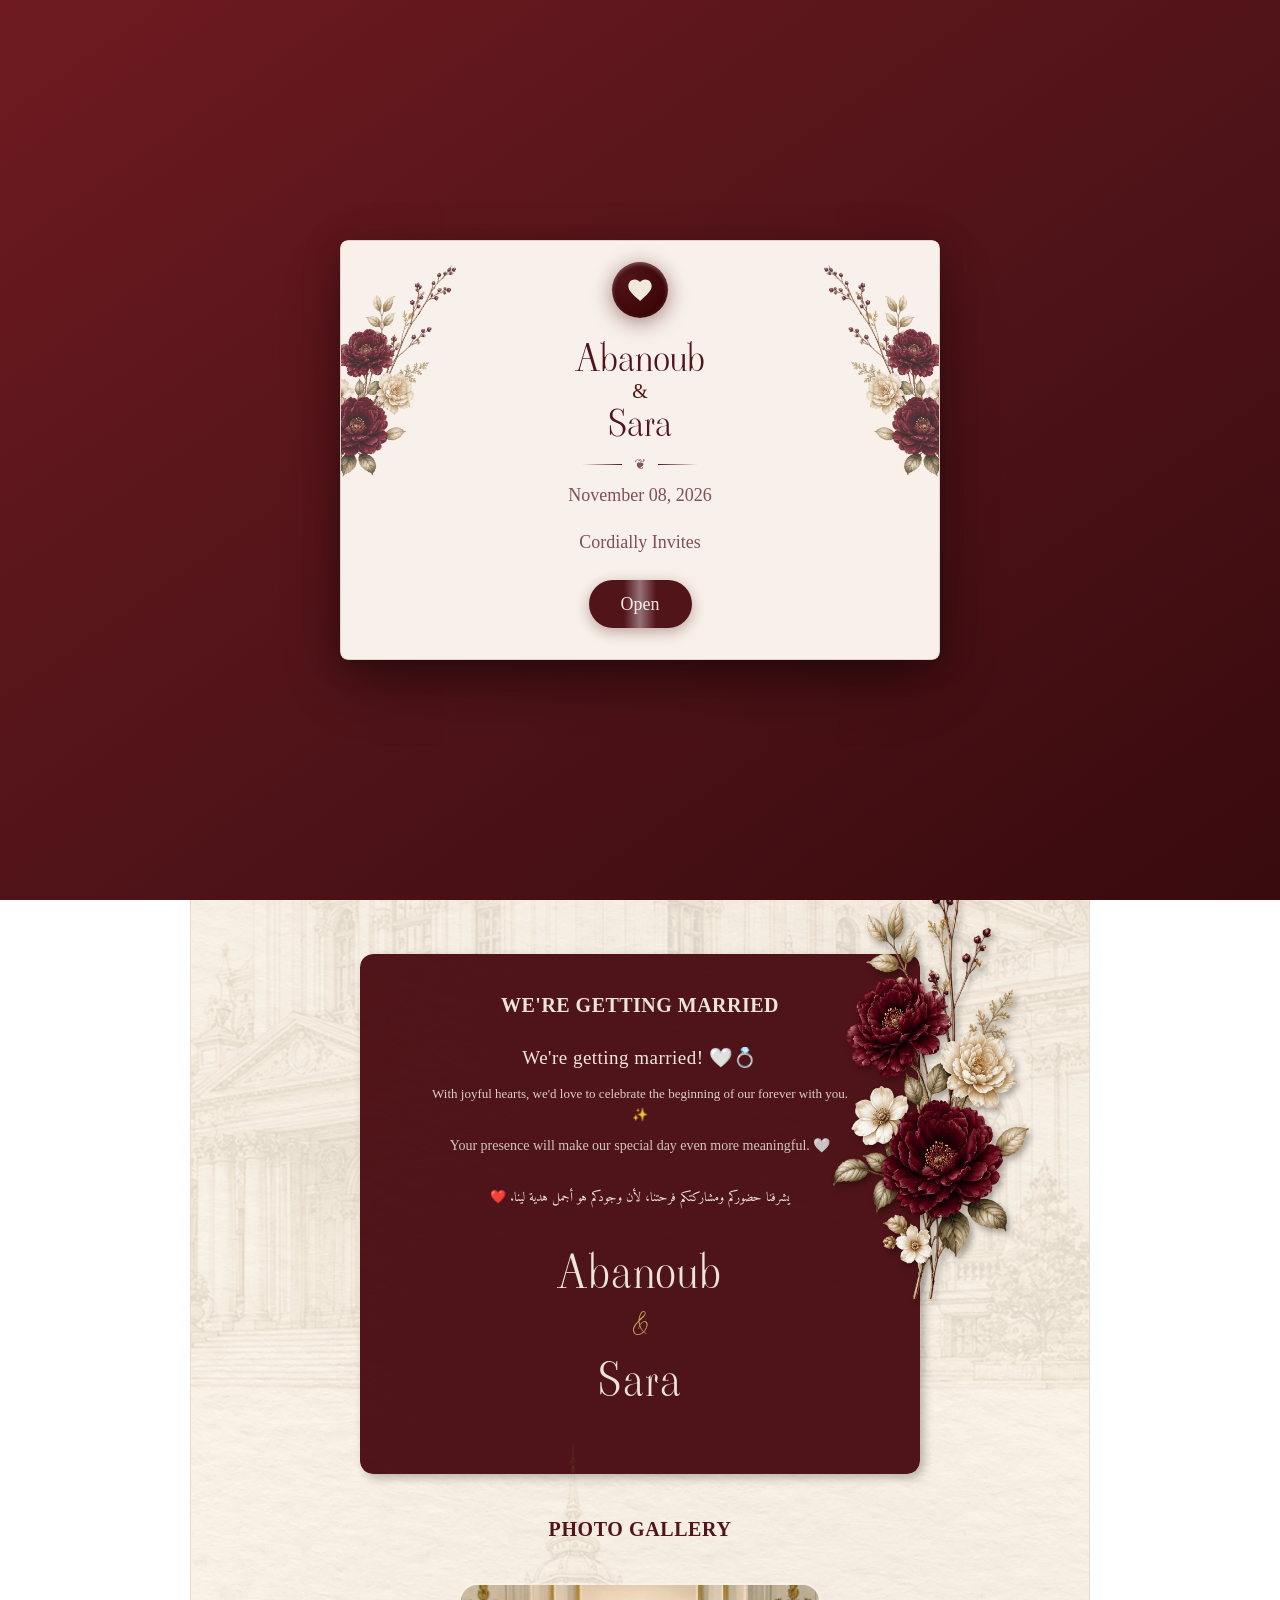
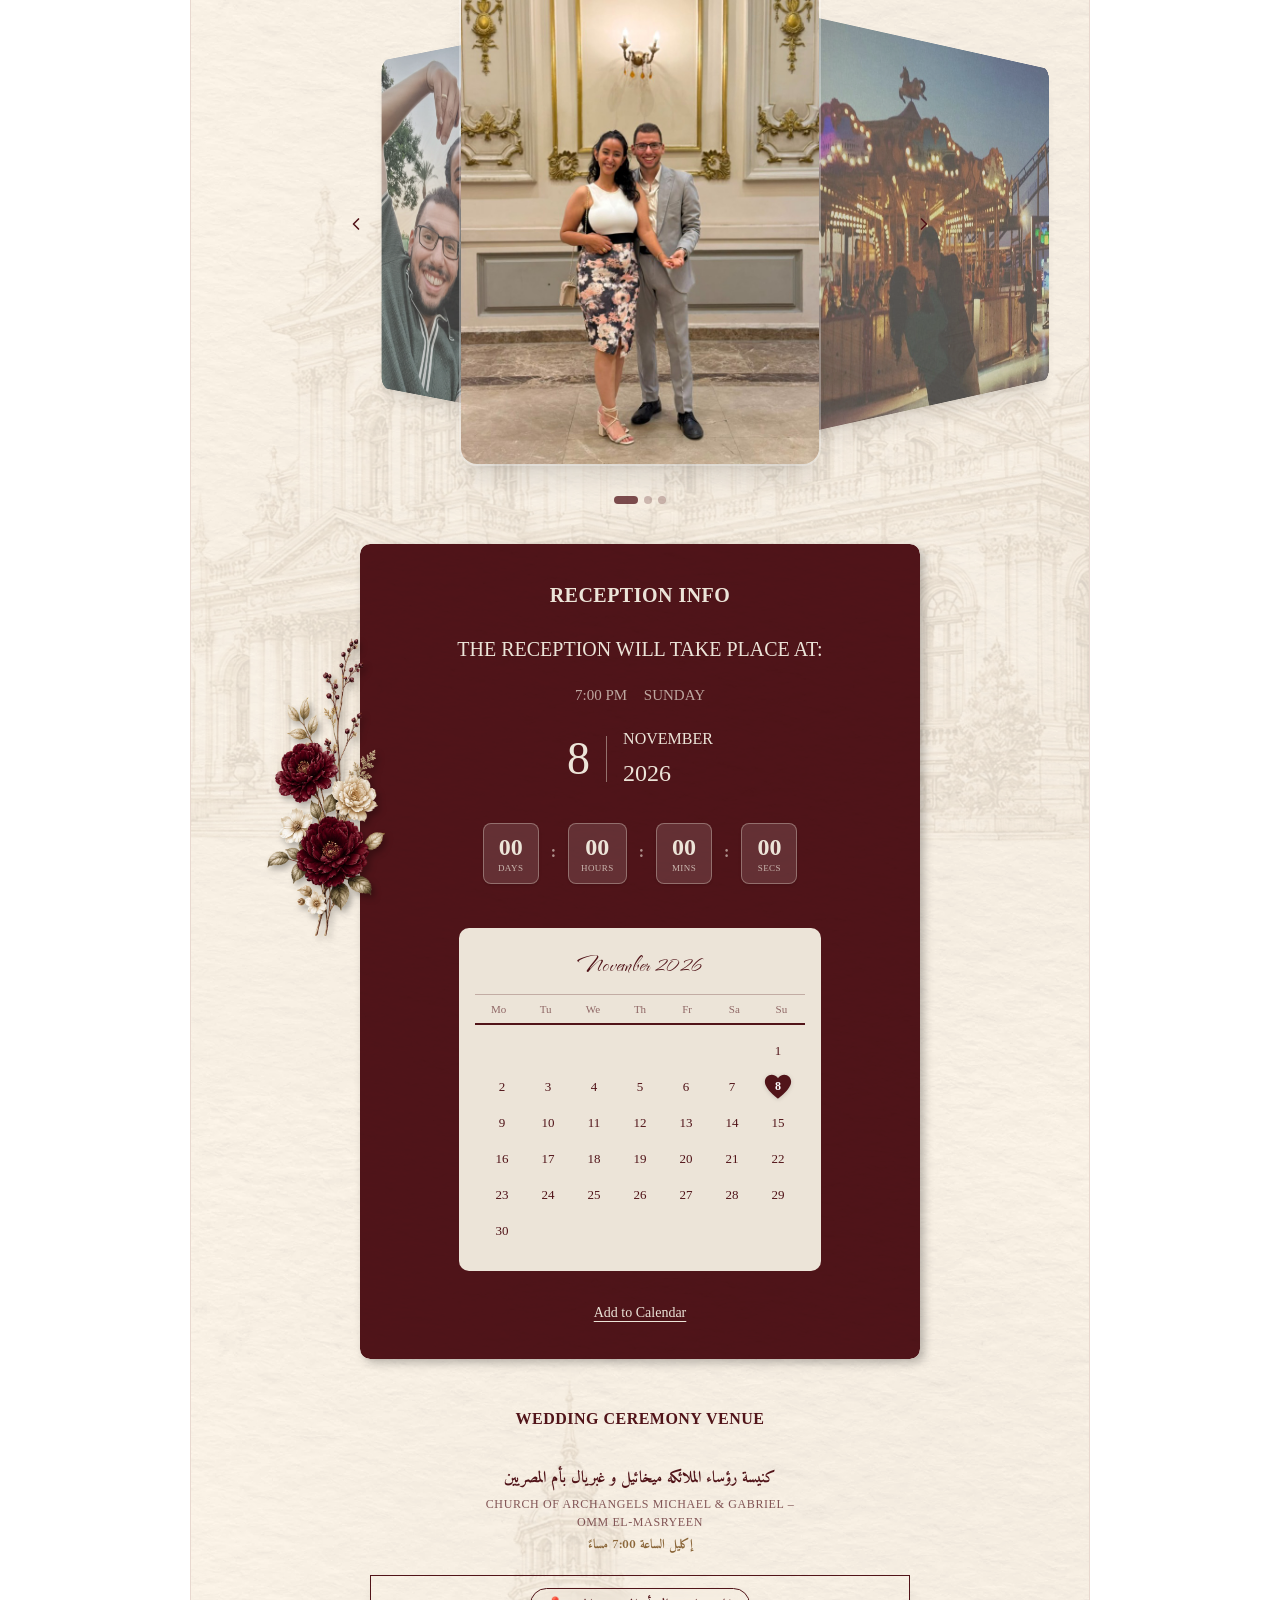
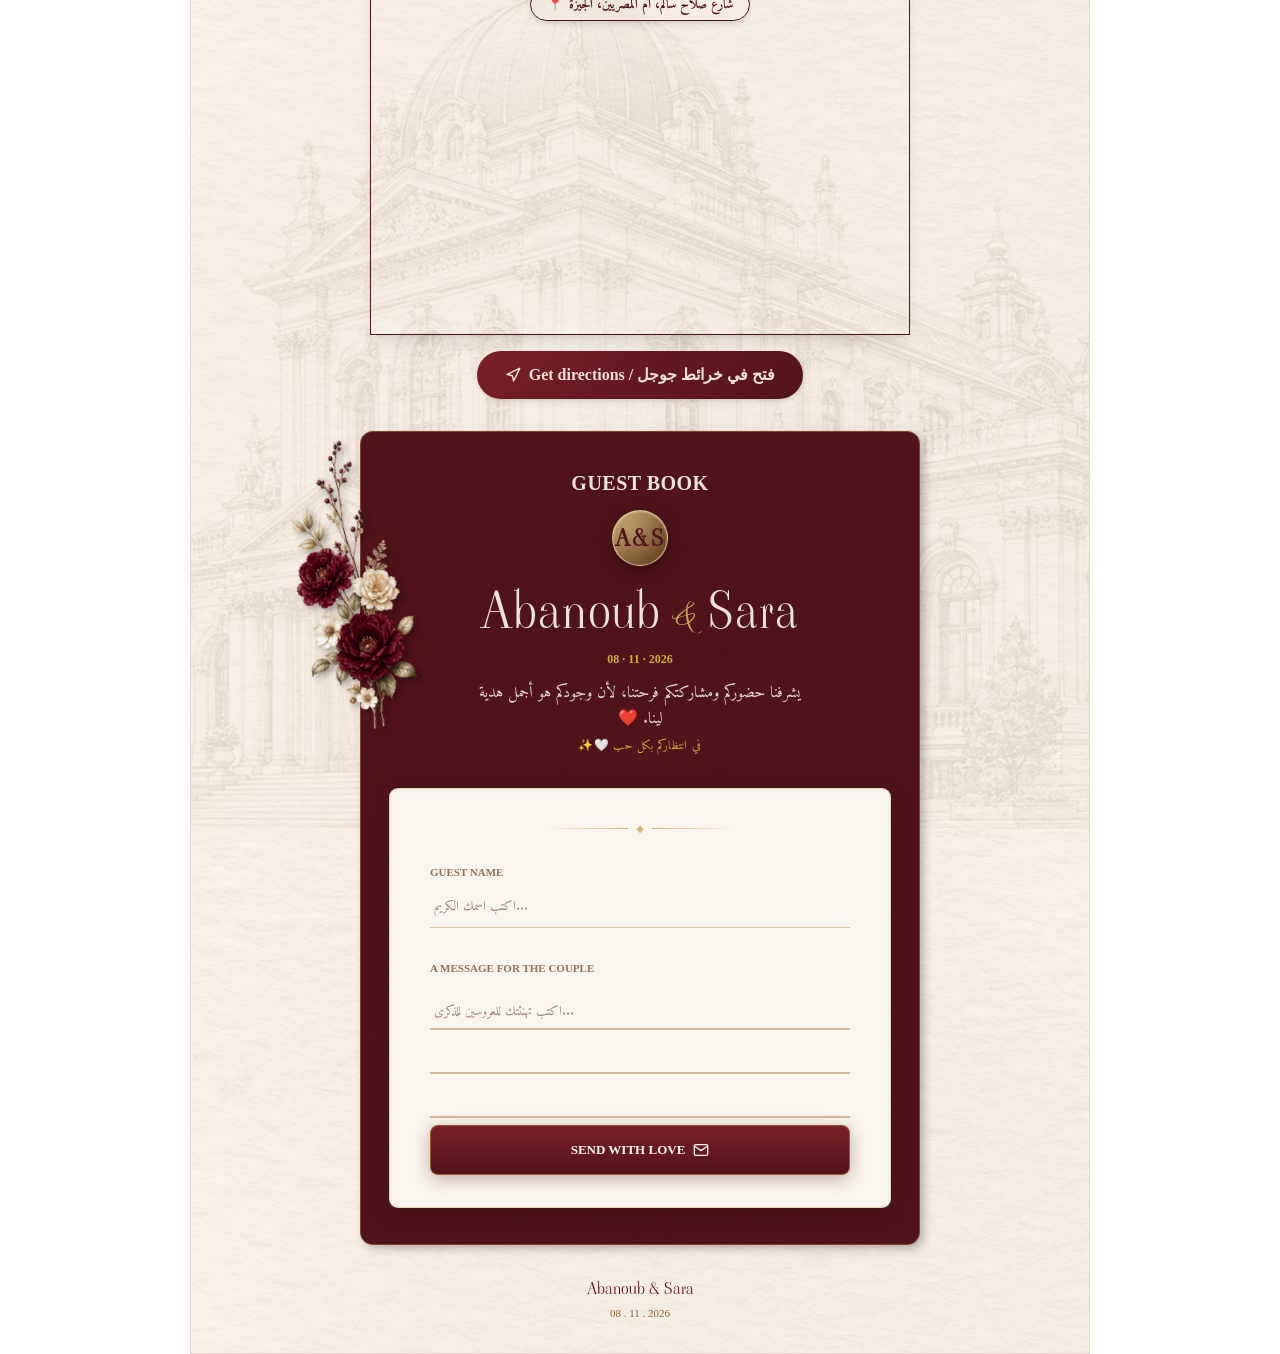
==== index.html @ 65b86803 "Abanoub and Sara Wedding Invitation website" ====
<!DOCTYPE html>
<html lang="en">
<head>
  <meta charset="UTF-8">
  <meta name="viewport" content="width=device-width, initial-scale=1.0, maximum-scale=1.0, user-scalable=no">
  <title>Abanoub &amp; Sara | Wedding Invitation</title>
  
  <!-- Original Google Fonts -->
  <link rel="preconnect" href="https://fonts.googleapis.com">
  <link rel="preconnect" href="https://fonts.gstatic.com" crossorigin>
  <link href="https://fonts.googleapis.com/css2?family=Cormorant+Garamond:ital,wght@0,300;0,400;0,600;0,700;1,400&family=Ms+Madi&family=The+Nautigal:wght@400;700&family=Uchen&family=Viaoda+Libre&family=Amiri:ital,wght@0,400;0,700;1,400&display=swap" rel="stylesheet">

    <!-- Leaflet Map CSS & JS for Crisp High-Res Venue Mapping -->
  <link rel="stylesheet" href="https://unpkg.com/leaflet@1.9.4/dist/leaflet.css" />
  <script src="https://unpkg.com/leaflet@1.9.4/dist/leaflet.js"></script>

  <!-- Original CSS Bundles -->
  <link rel="stylesheet" href="assets/css/bundle_0.css">
  <link rel="stylesheet" href="assets/css/bundle_1.css">

  <style>
    /* Exact font family bindings */
    .font-the-nautigal, [class*="The_Nautigal"], [style*="The Nautigal"] {
      font-family: 'The Nautigal', cursive !important;
    }
    .font-ms-madi, [class*="Ms_Madi"], [style*="Ms Madi"] {
      font-family: 'Ms Madi', cursive !important;
    }
    .font-cormorant, [class*="Cormorant_Garamond"], [style*="Cormorant Garamond"] {
      font-family: 'Cormorant Garamond', serif !important;
    }
    .font-viaoda, [class*="Viaoda_Libre"], [style*="Viaoda Libre"] {
      font-family: 'Viaoda Libre', cursive !important;
    }
    .font-uchen, [class*="Uchen"], [style*="Uchen"] {
      font-family: 'Uchen', serif !important;
    }

    /* Keyframes for drFloat if missing */
    @keyframes drFloat {
      0%, 100% { transform: translateY(0px) rotate(12deg); }
      50% { transform: translateY(-8px) rotate(14deg); }
    }

    /* Envelope dismissal animation */
    #invite-envelope-container {
      position: fixed;
      inset: 0;
      z-index: 9999;
      display: flex;
      align-items: center;
      justify-content: center;
      background: #380a0e;
      transition: opacity 1.2s cubic-bezier(0.16, 1, 0.3, 1), transform 1.2s cubic-bezier(0.16, 1, 0.3, 1), visibility 1.2s;
    }

    #invite-envelope-container.opened {
      opacity: 0;
      transform: translateY(-130vh) scale(0.9);
      pointer-events: none;
      visibility: hidden;
    }

    /* Floating Music Pill Button (Matching Reference) */
    .floating-music-pill {
      position: fixed;
      bottom: 24px;
      left: 24px;
      background: rgba(254, 252, 248, 0.94);
      backdrop-filter: blur(10px);
      -webkit-backdrop-filter: blur(10px);
      border: 1px solid rgba(197, 160, 89, 0.55);
      box-shadow: 0 4px 18px rgba(0, 0, 0, 0.22);
      border-radius: 9999px;
      padding: 7px 16px;
      display: flex;
      align-items: center;
      gap: 9px;
      cursor: pointer;
      z-index: 9000;
      transition: all 0.3s cubic-bezier(0.16, 1, 0.3, 1);
    }
    .floating-music-pill:hover {
      transform: translateY(-2px) scale(1.03);
      box-shadow: 0 6px 22px rgba(81, 20, 25, 0.3);
      border-color: rgba(197, 160, 89, 0.9);
      background: #ffffff;
    }
    .music-bars {
      display: flex;
      align-items: flex-end;
      gap: 2.5px;
      height: 14px;
    }
    .music-bars .bar {
      width: 2.5px;
      background: #7a5833;
      border-radius: 2px;
      transition: height 0.2s ease;
    }
    .music-bars .bar-1 { height: 6px; }
    .music-bars .bar-2 { height: 13px; }
    .music-bars .bar-3 { height: 8px; }
    .music-bars .bar-4 { height: 14px; }

    .floating-music-pill.playing .bar-1 {
      animation: soundwave 0.9s ease-in-out infinite alternate;
    }
    .floating-music-pill.playing .bar-2 {
      animation: soundwave 0.7s ease-in-out 0.2s infinite alternate;
    }
    .floating-music-pill.playing .bar-3 {
      animation: soundwave 1.1s ease-in-out 0.4s infinite alternate;
    }
    .floating-music-pill.playing .bar-4 {
      animation: soundwave 0.8s ease-in-out 0.15s infinite alternate;
    }

    @keyframes soundwave {
      0% { height: 3px; }
      100% { height: 14px; }
    }

    .music-label {
      font-family: 'Times New Roman', serif;
      font-size: 11px;
      font-weight: 700;
      letter-spacing: 2px;
      color: #7a5833;
      text-transform: uppercase;
      line-height: 1;
    }

    /* ==================== BESPOKE ROYAL GUESTBOOK STYLING ==================== */
    .guestbook-card-container {
      position: relative;
      background: rgb(81, 20, 25);
      border-radius: 13px;
      box-shadow: 4px 4px 10px rgba(0, 0, 0, 0.25);
      overflow: hidden;
      border: 1px solid rgba(197, 160, 89, 0.35);
    }
    .stationery-sheet {
      position: relative;
      background: #fdfaf4;
      border-radius: 9px;
      border: 1px solid rgba(197, 160, 89, 0.45);
      box-shadow: inset 0 0 15px rgba(138, 101, 56, 0.08), 0 4px 12px rgba(0, 0, 0, 0.15);
    }
    .ruled-stationery-lines {
      background-image: repeating-linear-gradient(transparent, transparent 27px, #e8ddce 28px);
      line-height: 28px;
      padding-top: 2px;
      border: none;
      outline: none;
    }
    .ruled-stationery-lines:focus {
      background-image: repeating-linear-gradient(transparent, transparent 27px, #c5a059 28px);
    }
    .monogram-seal-gold {
      background: radial-gradient(circle at 35% 35%, rgba(255, 255, 255, 0.2), transparent 70%),
                  linear-gradient(135deg, #c5a059 0%, #8a6538 50%, #5e3f1c 100%);
      box-shadow: 0 4px 14px rgba(0, 0, 0, 0.35), inset 0 1px 2px rgba(255, 255, 255, 0.4);
      border: 1.5px solid rgba(254, 243, 199, 0.6);
    }

    /* Gallery Lightbox */
    #lightbox-overlay {
      position: fixed;
      inset: 0;
      background: rgba(0,0,0,0.92);
      z-index: 10000;
      display: none;
      align-items: center;
      justify-content: center;
      padding: 16px;
    }
    #lightbox-overlay.active {
      display: flex;
    }
    #lightbox-overlay img {
      max-width: 94vw;
      max-height: 90vh;
      object-fit: contain;
      border-radius: 8px;
    }
    .lightbox-close-btn {
      position: absolute;
      top: 20px;
      right: 20px;
      background: rgba(255,255,255,0.25);
      border: none;
      color: #fff;
      font-size: 32px;
      width: 44px;
      height: 44px;
      border-radius: 50%;
      cursor: pointer;
      display: flex;
      align-items: center;
      justify-content: center;
    }
  
    /* Authentic ChungDoi Envelope & Seal Opening Keyframes */
    @keyframes seal-break { 
      0% { transform: translate(-50%, -50%) scale(1) rotate(0deg); opacity: 1; filter: brightness(1); }
      30% { transform: translate(-50%, -50%) scale(1.18) rotate(6deg); opacity: 0.9; filter: brightness(1.3); }
      60% { transform: translate(-50%, -50%) scale(1.05) rotate(-4deg); opacity: 0.5; filter: brightness(1.6); }
      100% { transform: translate(-50%, -50%) scale(0) rotate(15deg); opacity: 0; filter: brightness(2); }
    }

    @keyframes envelope-away { 
      0% { transform: translateY(0px) rotate(0deg) scale(1); opacity: 1; }
      15% { transform: translateY(12px) rotate(0.6deg) scale(1.01); opacity: 1; }
      100% { transform: translateY(-135vh) rotate(-2.5deg) scale(0.92); opacity: 0; }
    }

  </style>
</head>
<body class="bg-white">

  <!-- Background Music Track -->
  <audio id="bg-music" loop preload="auto">
    <source src="assets/music/ordinary-alex-warren.mp3" type="audio/mp3">
  </audio>

  <!-- Floating Music Pill (Matching Reference) -->
  <button id="music-btn" class="floating-music-pill" onclick="toggleMusic()" title="Play / Pause Music" aria-label="Music Toggle">
    <div class="music-bars">
      <span class="bar bar-1"></span>
      <span class="bar bar-2"></span>
      <span class="bar bar-3"></span>
      <span class="bar bar-4"></span>
    </div>
    <span class="music-label">MUSIC</span>
  </button>

  <!-- ==================== COVER ENVELOPE ==================== -->
  <div id="invite-envelope-container">
    <div style="background:linear-gradient(to bottom right, #6e1a20, #511419, #380a0e)" data-landing-screenshot-id="invite-envelope" class="jsx-353cb38c53e4a74a fixed inset-0 z-50 flex items-center justify-center overflow-hidden"><div style="z-index:1" class="jsx-353cb38c53e4a74a absolute inset-0 pointer-events-none overflow-hidden"><div style="left:75.67748844390735%;top:-30px;bottom:auto;color:#c9a24a;font-size:19.95451348135248px;--sway:2.969850325025618px;animation:ambient-fall 25.028136886656284s ease-in-out -4.757677545822757s infinite" class="jsx-353cb38c53e4a74a absolute"><svg viewBox="0 0 24 24" fill="currentColor" width="1em" height="1em"><path d="M12 21.35l-1.45-1.32C5.4 15.36 2 12.28 2 8.5 2 5.42 4.42 3 7.5 3c1.74 0 3.41.81 4.5 2.09C13.09 3.81 14.76 3 16.5 3 19.58 3 22 5.42 22 8.5c0 3.78-3.4 6.86-8.55 11.54L12 21.35z"></path></svg></div><div style="left:35.20456698257476%;top:-30px;bottom:auto;color:#a8323b;font-size:15.013092810288072px;--sway:24.22241603024304px;animation:ambient-fall 18.622822953388095s ease-in-out -18.076440412673964s infinite" class="jsx-353cb38c53e4a74a absolute"><svg viewBox="0 0 24 24" fill="currentColor" width="1em" height="1em"><path d="M12 21.35l-1.45-1.32C5.4 15.36 2 12.28 2 8.5 2 5.42 4.42 3 7.5 3c1.74 0 3.41.81 4.5 2.09C13.09 3.81 14.76 3 16.5 3 19.58 3 22 5.42 22 8.5c0 3.78-3.4 6.86-8.55 11.54L12 21.35z"></path></svg></div><div style="left:41.16396020166576%;top:-30px;bottom:auto;color:#7a1f26;font-size:15.182108808774501px;--sway:0.7242579711601138px;animation:ambient-fall 23.44928691536188s ease-in-out -2.9580057087555254s infinite" class="jsx-353cb38c53e4a74a absolute"><svg viewBox="0 0 24 24" fill="currentColor" width="1em" height="1em"><path d="M12 21.35l-1.45-1.32C5.4 15.36 2 12.28 2 8.5 2 5.42 4.42 3 7.5 3c1.74 0 3.41.81 4.5 2.09C13.09 3.81 14.76 3 16.5 3 19.58 3 22 5.42 22 8.5c0 3.78-3.4 6.86-8.55 11.54L12 21.35z"></path></svg></div><div style="left:27.435595677234232%;top:-30px;bottom:auto;color:#ece4d8;font-size:10.135266334284097px;--sway:-2.7696244418621063px;animation:ambient-fall 19.095110749825835s ease-in-out -11.277694204937042s infinite" class="jsx-353cb38c53e4a74a absolute"><svg viewBox="0 0 24 24" fill="currentColor" width="1em" height="1em"><path d="M12 21.35l-1.45-1.32C5.4 15.36 2 12.28 2 8.5 2 5.42 4.42 3 7.5 3c1.74 0 3.41.81 4.5 2.09C13.09 3.81 14.76 3 16.5 3 19.58 3 22 5.42 22 8.5c0 3.78-3.4 6.86-8.55 11.54L12 21.35z"></path></svg></div><div style="left:57.642039640340954%;top:-30px;bottom:auto;color:#a8323b;font-size:17.938714534044266px;--sway:6.865793368779123px;animation:ambient-fall 21.502746112644672s ease-in-out -18.48212723523864s infinite" class="jsx-353cb38c53e4a74a absolute"><svg viewBox="0 0 24 24" fill="currentColor" width="1em" height="1em"><path d="M12 21.35l-1.45-1.32C5.4 15.36 2 12.28 2 8.5 2 5.42 4.42 3 7.5 3c1.74 0 3.41.81 4.5 2.09C13.09 3.81 14.76 3 16.5 3 19.58 3 22 5.42 22 8.5c0 3.78-3.4 6.86-8.55 11.54L12 21.35z"></path></svg></div><div style="left:30.61602507950738%;top:-30px;bottom:auto;color:#a8323b;font-size:21.71285645617172px;--sway:7.415292849764228px;animation:ambient-fall 20.567401004955173s ease-in-out -4.584828459871209s infinite" class="jsx-353cb38c53e4a74a absolute"><svg viewBox="0 0 24 24" fill="currentColor" width="1em" height="1em"><path d="M12 21.35l-1.45-1.32C5.4 15.36 2 12.28 2 8.5 2 5.42 4.42 3 7.5 3c1.74 0 3.41.81 4.5 2.09C13.09 3.81 14.76 3 16.5 3 19.58 3 22 5.42 22 8.5c0 3.78-3.4 6.86-8.55 11.54L12 21.35z"></path></svg></div><div style="left:93.8197582331486%;top:-30px;bottom:auto;color:#ece4d8;font-size:17.126148568466306px;--sway:-9.537522029131651px;animation:ambient-fall 25.056167824193835s ease-in-out -6.585273457601999s infinite" class="jsx-353cb38c53e4a74a absolute"><svg viewBox="0 0 24 24" fill="currentColor" width="1em" height="1em"><path d="M12 21.35l-1.45-1.32C5.4 15.36 2 12.28 2 8.5 2 5.42 4.42 3 7.5 3c1.74 0 3.41.81 4.5 2.09C13.09 3.81 14.76 3 16.5 3 19.58 3 22 5.42 22 8.5c0 3.78-3.4 6.86-8.55 11.54L12 21.35z"></path></svg></div><div style="left:31.0186897800304%;top:-30px;bottom:auto;color:#a8323b;font-size:17.537898659706116px;--sway:23.24839881621301px;animation:ambient-fall 25.84743932262063s ease-in-out -3.6442523273686964s infinite" class="jsx-353cb38c53e4a74a absolute"><svg viewBox="0 0 24 24" fill="currentColor" width="1em" height="1em"><path d="M12 21.35l-1.45-1.32C5.4 15.36 2 12.28 2 8.5 2 5.42 4.42 3 7.5 3c1.74 0 3.41.81 4.5 2.09C13.09 3.81 14.76 3 16.5 3 19.58 3 22 5.42 22 8.5c0 3.78-3.4 6.86-8.55 11.54L12 21.35z"></path></svg></div><div style="left:94.96905191801488%;top:-30px;bottom:auto;color:#a8323b;font-size:16.992436666507274px;--sway:4.890213687904179px;animation:ambient-fall 18.809240743517876s ease-in-out -0.7516541512550335s infinite" class="jsx-353cb38c53e4a74a absolute"><svg viewBox="0 0 24 24" fill="currentColor" width="1em" height="1em"><path d="M12 21.35l-1.45-1.32C5.4 15.36 2 12.28 2 8.5 2 5.42 4.42 3 7.5 3c1.74 0 3.41.81 4.5 2.09C13.09 3.81 14.76 3 16.5 3 19.58 3 22 5.42 22 8.5c0 3.78-3.4 6.86-8.55 11.54L12 21.35z"></path></svg></div><div style="left:16.259288364090025%;top:-30px;bottom:auto;color:#a8323b;font-size:19.404379113111645px;--sway:12.509083086624742px;animation:ambient-fall 24.373009528964758s ease-in-out -1.2865388715891675s infinite" class="jsx-353cb38c53e4a74a absolute"><svg viewBox="0 0 24 24" fill="currentColor" width="1em" height="1em"><path d="M12 21.35l-1.45-1.32C5.4 15.36 2 12.28 2 8.5 2 5.42 4.42 3 7.5 3c1.74 0 3.41.81 4.5 2.09C13.09 3.81 14.76 3 16.5 3 19.58 3 22 5.42 22 8.5c0 3.78-3.4 6.86-8.55 11.54L12 21.35z"></path></svg></div><div style="left:61.77741889376193%;top:-30px;bottom:auto;color:#ece4d8;font-size:13.239595833234489px;--sway:27.53381034359336px;animation:ambient-fall 23.82920717447996s ease-in-out -13.140707090059337s infinite" class="jsx-353cb38c53e4a74a absolute"><svg viewBox="0 0 24 24" fill="currentColor" width="1em" height="1em"><path d="M12 21.35l-1.45-1.32C5.4 15.36 2 12.28 2 8.5 2 5.42 4.42 3 7.5 3c1.74 0 3.41.81 4.5 2.09C13.09 3.81 14.76 3 16.5 3 19.58 3 22 5.42 22 8.5c0 3.78-3.4 6.86-8.55 11.54L12 21.35z"></path></svg></div><div style="left:83.5045243985951%;top:-30px;bottom:auto;color:#a8323b;font-size:21.327502123545855px;--sway:29.70172901172191px;animation:ambient-fall 25.260174503549933s ease-in-out -24.883685032896267s infinite" class="jsx-353cb38c53e4a74a absolute"><svg viewBox="0 0 24 24" fill="currentColor" width="1em" height="1em"><path d="M12 21.35l-1.45-1.32C5.4 15.36 2 12.28 2 8.5 2 5.42 4.42 3 7.5 3c1.74 0 3.41.81 4.5 2.09C13.09 3.81 14.76 3 16.5 3 19.58 3 22 5.42 22 8.5c0 3.78-3.4 6.86-8.55 11.54L12 21.35z"></path></svg></div></div><div style="z-index:10" class="jsx-353cb38c53e4a74a relative"><div class="jsx-353cb38c53e4a74a relative w-[310px] sm:w-[340px] md:w-[520px] lg:w-[600px]"><div style="top:50px;width:56px;height:56px;transform:translate(-50%, -50%);background:radial-gradient(circle at 30% 30%, #511419, rgb(51, 0, 0));--shadow-color:rgba(81, 20, 25, 0.5);box-shadow:0 4px 20px rgba(81, 20, 25, 0.5), inset 0 2px 4px rgba(255,255,255,0.3);z-index:30;animation:seal-pulse 2s ease-in-out infinite" id="envelope-wax-seal" class="jsx-353cb38c53e4a74a absolute left-1/2 rounded-full flex items-center justify-center"><svg style="fill:#f3e8de" viewBox="0 0 24 24" class="jsx-353cb38c53e4a74a w-7 h-7"><path d="M12 21.35l-1.45-1.32C5.4 15.36 2 12.28 2 8.5 2 5.42 4.42 3 7.5 3c1.74 0 3.41.81 4.5 2.09C13.09 3.81 14.76 3 16.5 3 19.58 3 22 5.42 22 8.5c0 3.78-3.4 6.86-8.55 11.54L12 21.35z" class="jsx-353cb38c53e4a74a"></path></svg></div><div style="box-shadow:0 25px 60px -12px rgba(0, 0, 0, 0.45), 0 8px 24px rgba(0, 0, 0, 0.2), 0 0 40px rgba(81, 20, 25, 0.15)" class="jsx-353cb38c53e4a74a relative rounded-lg"><div style="background:rgba(255, 250, 243, 0.96);border:1px solid rgba(81, 20, 25, 0.15);clip-path:inset(0 round 8px)" class="jsx-353cb38c53e4a74a absolute inset-0 rounded-lg overflow-hidden"><img src="images/themes/minimalism-dark-red/flower2-decoration.webp" alt="" aria-hidden="true" class="jsx-353cb38c53e4a74a absolute pointer-events-none h-36 md:h-70 lg:h-70 w-auto max-w-none top-[-5%] md:top-[-2%] left-[-10px] md:left-[-10px] -translate-x-[6%] md:-translate-x-[11%] opacity-80 rotate-[25deg]"><img src="images/themes/minimalism-dark-red/flower2-decoration.webp" alt="" aria-hidden="true" class="jsx-353cb38c53e4a74a absolute pointer-events-none h-36 md:h-70 lg:h-70 w-auto max-w-none bottom-[-5%] md:bottom-[35%] right-[-10px] md:right-[-10px] translate-x-[6%] md:translate-x-[11%] -scale-x-100 opacity-80 -rotate-[25deg]"></div><div class="jsx-353cb38c53e4a74a relative z-10 text-center px-6 pt-28 pb-14 md:pt-24 md:pb-8"><h1 style="color:#511419;font-family:&quot;Viaoda Libre&quot;, &quot;EB Garamond&quot;, ChungDoiIndic, serif" class="jsx-353cb38c53e4a74a mb-2 flex flex-col items-center leading-tight text-3xl sm:text-4xl"><span style="font-family:&quot;Viaoda Libre&quot;, &quot;EB Garamond&quot;, ChungDoiIndic, serif" class="jsx-353cb38c53e4a74a block w-full text-center">Abanoub</span><span style="font-family:&quot;Baskerville&quot;, &quot;Times New Roman&quot;, ChungDoiIndic, serif" class="jsx-353cb38c53e4a74a block w-full text-center text-lg leading-none sm:text-xl">&amp;</span><span style="font-family:&quot;Viaoda Libre&quot;, &quot;EB Garamond&quot;, ChungDoiIndic, serif" class="jsx-353cb38c53e4a74a block w-full text-center">Sara</span></h1><div class="jsx-353cb38c53e4a74a flex items-center justify-center gap-3 mb-2"><div style="background:linear-gradient(to right, transparent, #511419)" class="jsx-353cb38c53e4a74a w-10 h-px"></div><span style="color:#511419;opacity:0.7" class="jsx-353cb38c53e4a74a text-sm">❦</span><div style="background:linear-gradient(to left, transparent, #511419)" class="jsx-353cb38c53e4a74a w-10 h-px"></div></div><div style="color:rgba(81, 20, 25, 0.72);font-family:&quot;Lora&quot;, &quot;Times New Roman&quot;, ChungDoiIndic, serif" class="jsx-353cb38c53e4a74a text-[18px] mb-5 flex flex-col items-center"><span dir="auto">November 08, 2026</span></div><div class="jsx-353cb38c53e4a74a mb-6 max-w-[300px] md:max-w-[380px] lg:max-w-[440px] mx-auto"><p style="color:rgba(81, 20, 25, 0.72);font-family:&quot;Lora&quot;, &quot;Times New Roman&quot;, ChungDoiIndic, serif" class="jsx-353cb38c53e4a74a text-[18px] font-light mb-2"><span dir="auto">Cordially Invites</span></p></div><div id="open-btn-wrapper" onclick="openInvitation(event)" style="cursor:pointer;"><a href="javascript:void(0)" onclick="openInvitation(event)" rel="nofollow" aria-busy="false" style="background-color:#511419;color:#f3e8de;box-shadow:0 4px 14px rgba(81, 20, 25, 0.35);font-family:&quot;Lora&quot;, &quot;Times New Roman&quot;, ChungDoiIndic, serif;-webkit-touch-callout:none;-webkit-user-select:none;user-select:none" class="jsx-353cb38c53e4a74a relative px-8 py-2.5 text-lg font-semibold sm:font-medium rounded-full shadow-lg no-underline cursor-pointer flex w-fit items-center justify-center mx-auto overflow-hidden"><span dir="auto">Open</span><div style="background:linear-gradient(90deg, transparent, rgba(255,255,255,0.4), transparent);animation:shine 3s ease-in-out infinite" class="jsx-353cb38c53e4a74a absolute top-0 h-full w-8 pointer-events-none"></div></a></div></div></div></div></div></div>
  </div>

  <!-- ==================== MAIN INVITATION CARD ==================== -->
  <div id="main-content-wrapper" class="min-h-screen w-full bg-white flex justify-center">
    <div class="flex w-full justify-center overflow-x-clip bg-white" data-testid="minimalism-darkred-template"><div data-showcase-root="" class="relative w-full max-w-[480px] md:max-w-[900px] md:mx-auto overflow-hidden md:border md:border-[#51141922] isolate" style="background-color: rgb(255, 247, 235); color: rgb(81, 20, 25);"><style>@keyframes drFloat{0%,100%{transform:translateY(0)}50%{transform:translateY(-8px)}}</style><div aria-hidden="true" class="pointer-events-none absolute inset-0 z-0" style="background-image: url(&quot;images/themes/minimalism-dark-red/paper.webp&quot;); background-size: 100% auto; background-position: center top; mix-blend-mode: multiply; opacity: 0.5;"></div><header class="relative z-10 flex flex-col items-center overflow-x-clip px-9 pt-15 pb-14 text-center"><img alt="" aria-hidden="true" class="pointer-events-none absolute max-w-none object-contain opacity-[0.1] left-1/2 top-[26%] w-[170%] -translate-x-1/2" src="images/themes/minimalism-dark-red/castle-background.webp"><p class="relative z-10 whitespace-pre-line text-[15px] uppercase md:text-[18px]" style="font-family: &quot;Cormorant Garamond&quot;, &quot;Times New Roman&quot;, ChungDoiIndic, serif; color: rgb(89, 3, 16); letter-spacing: 0.16em; font-weight: 600;">Save The Date</p><div class="relative z-10 mt-24 w-[82%] max-w-[330px] md:mt-28 md:max-w-[420px]"><div class="relative aspect-[333/384]"><img alt="" aria-hidden="true" class="pointer-events-none absolute inset-0 z-10 w-full max-w-none" src="images/themes/minimalism-dark-red/envelope-background.webp"><div class="absolute left-[33%] top-[-2%] z-20 w-[64%]" style="animation: 6.5s ease-in-out 0.4s infinite normal none running drFloat; will-change: transform;"><div class="aspect-[221/309] rotate-[12deg] border-[7px] border-white bg-white shadow-[2px_2px_4px_rgba(0,0,0,0.25)]"><img alt="Abanoub &amp; Sara Wedding Photo" class="h-full w-full object-cover" src="uploads/hero-couple-new.jpg" style="object-position: 50% 18%;"></div></div><span aria-hidden="true" class="pointer-events-none absolute block -left-[2%] -top-[12%] z-[25] w-[42%]"><span class="block" style="animation: 5s ease-in-out 0s infinite normal none running drFloat; will-change: transform;"><img alt="" class="block w-full max-w-none object-contain drop-shadow-[3px_4px_3px_rgba(0,0,0,0.3)] rotate-[-17deg]" src="images/themes/minimalism-dark-red/flower2-decoration.webp"></span></span><img alt="" aria-hidden="true" class="pointer-events-none absolute bottom-0 left-0 z-30 w-full max-w-none" src="images/themes/minimalism-dark-red/envelope-cover.webp"></div></div><div class="relative z-10 mt-16 flex flex-col items-center gap-[22px] md:mt-20"><p class="text-[clamp(36px,10vw,48px)] leading-none md:text-[56px]" style="font-family: &quot;Viaoda Libre&quot;, serif; color: rgb(81, 20, 25);">Abanoub</p><span aria-hidden="true" class="pointer-events-none absolute top-[37%] -translate-y-1/2 translate-x-[0px] text-[92px] leading-none md:text-[120px]" style="font-family: &quot;The Nautigal&quot;, ChungDoiIndic, cursive; color: rgba(81, 20, 25, 0.15);">&amp;</span><p class="text-[clamp(36px,10vw,48px)] leading-none md:text-[56px]" style="font-family: &quot;Viaoda Libre&quot;, serif; color: rgb(81, 20, 25);">Sara</p></div></header><section class="relative z-10 mx-auto w-[88%] max-w-[420px] md:max-w-[560px] "><span aria-hidden="true" class="pointer-events-none absolute block -right-[22%] bottom-[30%] z-20 w-[40%]" style="will-change: transform; transform: translateY(0px);"><span class="block" style="animation: 5.5s ease-in-out 0.6s infinite normal none running drFloat; will-change: transform;"><img alt="" class="block w-full max-w-none object-contain drop-shadow-[3px_4px_3px_rgba(0,0,0,0.3)] " src="images/themes/minimalism-dark-red/flower2-decoration.webp"></span></span><div class="relative overflow-hidden rounded-[13px] px-5 pb-10 pt-9 text-center shadow-[4px_4px_10px_rgba(0,0,0,0.25)]"><div aria-hidden="true" class="absolute inset-0 rounded-[13px]" style="background-color: rgb(81, 20, 25);"></div><img alt="" aria-hidden="true" class="pointer-events-none absolute inset-0 size-full max-w-none object-cover mix-blend-multiply opacity-40 rounded-[13px]" src="images/themes/minimalism-dark-red/paper.webp"><div class="relative z-10 flex flex-col items-center gap-6"><h2 class="uppercase text-center relative z-10" style="color: rgb(236, 228, 216); font-family: 'Times New Roman', ChungDoiIndic, serif; font-weight: 700; letter-spacing: 0.03em;"><span class="text-[20px]"><span dir="auto">WE'RE GETTING MARRIED</span></span></h2>
<div class="relative flex flex-col gap-2.5 text-center px-2 mx-auto md:max-w-[540px]" style="color: rgb(236, 228, 216); font-family: Baskerville, 'Times New Roman', ChungDoiIndic, serif;">
  <p class="text-[17px] md:text-[19px] tracking-wide font-medium" style="color: #f3e8de;">We're getting married! 🤍💍</p>
  <p class="text-[13px] md:text-[14.5px] leading-relaxed opacity-90 max-w-[420px] mx-auto">With joyful hearts, we'd love to celebrate the beginning of our forever with you. ✨</p>
  <p class="text-[12.5px] md:text-[14px] leading-relaxed opacity-85 max-w-[420px] mx-auto">Your presence will make our special day even more meaningful. 🤍</p>
  <div class="w-12 h-px bg-[#c5a059]/40 my-1 mx-auto"></div>
  <p class="text-[13px] md:text-[14.5px] leading-relaxed font-serif text-[#f3e8de]" dir="rtl" style="font-family: 'Amiri', serif;">يشرفنا حضوركم ومشاركتكم فرحتنا، لأن وجودكم هو أجمل هدية لينا. ❤️</p>
</div>
<div data-showcase-keep="" class="w-full min-w-0 relative flex w-full min-w-0 flex-col items-center text-center gap-1.5 md:gap-2 mt-4">
  <h3 class="w-full flex items-center justify-center leading-[50px] whitespace-nowrap" style="font-size: 44px; font-family: 'Viaoda Libre', serif; color: rgb(236, 228, 216); letter-spacing: 0.02em;">Abanoub</h3>
  <div class="text-[28px]" style="color: #c5a059; font-family: 'Ms Madi', cursive;">&amp;</div>
  <h3 class="w-full flex items-center justify-center leading-[50px] whitespace-nowrap" style="font-size: 44px; font-family: 'Viaoda Libre', serif; color: rgb(236, 228, 216); letter-spacing: 0.02em;">Sara</h3>
  <p class="text-[11px] uppercase tracking-[3px] text-[#c5a059] mt-1 font-medium font-cormorant">Abanoub Wafeek &amp; Sara Safwat</p>
</div></div></div></section><div class="relative z-10 overflow-x-clip"><img alt="" aria-hidden="true" class="pointer-events-none absolute max-w-none object-contain opacity-[0.1] left-1/2 top-[-6%] w-[150%] -translate-x-1/2" src="images/themes/minimalism-dark-red/castle-background.webp"><div class="relative z-10 flex flex-col items-center px-6 pb-10 pt-10"><h2 class="uppercase text-center relative z-10" style="color: rgb(81, 20, 25); font-family: &quot;Times New Roman&quot;, ChungDoiIndic, serif; font-weight: 700; font-size: 20px; letter-spacing: 0.03em;"><span dir="auto">Photo Gallery</span></h2><div class="relative z-10 mt-5 w-full max-w-[380px] md:max-w-[600px]"><div class="relative h-[340px] md:h-[520px] touch-pan-y"><button type="button" aria-label="Previous photo" id="gallery-prev-btn" class="flex absolute left-0 top-1/2 -translate-y-1/2 z-[200] w-8 h-8 items-center justify-center rounded-full bg-base-200/60 hover:bg-base-200 transition-colors"><svg class="w-4 h-4" fill="none" stroke="currentColor" stroke-width="2.5" viewBox="0 0 24 24"><path stroke-linecap="round" stroke-linejoin="round" d="M15.75 19.5L8.25 12l7.5-7.5"></path></svg></button><button type="button" aria-label="Next photo" id="gallery-next-btn" class="flex absolute right-0 top-1/2 -translate-y-1/2 z-[200] w-8 h-8 items-center justify-center rounded-full bg-base-200/60 hover:bg-base-200 transition-colors"><svg class="w-4 h-4" fill="none" stroke="currentColor" stroke-width="2.5" viewBox="0 0 24 24"><path stroke-linecap="round" stroke-linejoin="round" d="M8.25 4.5l7.5 7.5-7.5 7.5"></path></svg></button><div id="gallery-3d-stage" class="relative w-full h-full flex items-center justify-center cursor-grab active:cursor-grabbing" style="perspective: 1000px; user-select: none;">
  <div class="absolute h-[92%] rounded-2xl overflow-hidden shadow-xl cursor-pointer transition-all ease-in-out ring-2 ring-white/30" style="aspect-ratio: 0.75 / 1;" onclick="openLightbox('uploads/abanoub-sara-formal.jpg')">
    <img alt="Abanoub &amp; Sara Formal Photo" class="h-full w-full object-cover" src="uploads/abanoub-sara-formal.jpg" style="object-position: 50% 20%;">
  </div>
  <div class="absolute h-[92%] rounded-2xl overflow-hidden shadow-xl cursor-pointer transition-all ease-in-out" style="aspect-ratio: 1.25 / 1;" onclick="openLightbox('uploads/abanoub-sara-carousel.jpg')">
    <img alt="Abanoub &amp; Sara Carousel Photo" class="h-full w-full object-cover" src="uploads/abanoub-sara-carousel.jpg" style="object-position: 50% 50%;">
  </div>
  <div class="absolute h-[92%] rounded-2xl overflow-hidden shadow-xl cursor-pointer transition-all ease-in-out" style="aspect-ratio: 0.75 / 1;" onclick="openLightbox('uploads/abanoub-sara-heart.jpg')">
    <img alt="Abanoub &amp; Sara Heart Hands Photo" class="h-full w-full object-cover" src="uploads/abanoub-sara-heart.jpg" style="object-position: 50% 25%;">
  </div>
</div></div><div id="gallery-dots-container" class="flex justify-center gap-1.5 mt-3"><button type="button" aria-label="Go to photo 1" class="rounded-full transition-all duration-300 w-6 h-2 bg-current opacity-70"></button><button type="button" aria-label="Go to photo 2" class="rounded-full transition-all duration-300 w-2 h-2 bg-current opacity-25 hover:opacity-40"></button><button type="button" aria-label="Go to photo 3" class="rounded-full transition-all duration-300 w-2 h-2 bg-current opacity-25 hover:opacity-40"></button></div></div></div></div><section class="relative z-10 mx-auto mb-4 w-[88%] max-w-[420px] md:max-w-[560px]"><span aria-hidden="true" class="pointer-events-none absolute block -left-[18%] top-[10%] z-20 w-[24%]" style="will-change: transform; transform: translateY(0px);"><span class="block" style="animation: 6s ease-in-out 0.3s infinite normal none running drFloat; will-change: transform;"><img alt="" class="block w-full max-w-none object-contain drop-shadow-[3px_4px_3px_rgba(0,0,0,0.3)] " src="images/themes/minimalism-dark-red/flower2-decoration.webp"></span></span><div class="relative overflow-hidden rounded-[10px] px-5 py-9 text-center shadow-[4px_4px_10px_rgba(0,0,0,0.25)]"><div aria-hidden="true" class="absolute inset-0 rounded-[10px]" style="background-color: rgb(81, 20, 25);"></div><img alt="" aria-hidden="true" class="pointer-events-none absolute inset-0 size-full max-w-none object-cover mix-blend-multiply opacity-40 rounded-[10px]" src="images/themes/minimalism-dark-red/paper.webp"><div class="relative z-10 flex flex-col items-center gap-6"><h2 class="uppercase text-center relative z-10" style="color: rgb(236, 228, 216); font-family: &quot;Times New Roman&quot;, ChungDoiIndic, serif; font-weight: 700; letter-spacing: 0.03em;"><span class="text-[20px]"><span dir="auto">RECEPTION INFO</span></span></h2><div class="flex flex-col items-center gap-4 md:gap-5 text-center" data-landing-screenshot-id="invite-reception" style="font-family: Baskerville, &quot;Times New Roman&quot;, ChungDoiIndic, serif; color: rgb(236, 228, 216);"><h3 class="font-normal uppercase text-[16px] md:text-[20px] flex flex-col items-center" style="color: rgb(236, 228, 216); font-family: Baskerville, &quot;Times New Roman&quot;, ChungDoiIndic, serif; text-transform: uppercase;"><span dir="auto">The reception will take place&nbsp;at:</span></h3><div class="flex w-full max-w-[130px] items-center justify-between px-0 text-[13px] md:text-[15px] uppercase whitespace-nowrap min-w-max gap-x-3" style="color: rgba(236, 228, 216, 0.7); font-family: Baskerville, &quot;Times New Roman&quot;, ChungDoiIndic, serif;"><span>7:00 PM</span><span><span dir="auto">SUNDAY</span></span></div><div class="flex items-center justify-center gap-4" style="color: rgb(236, 228, 216); font-family: &quot;Times New Roman&quot;, ChungDoiIndic, serif;"><span class="text-[40px] md:text-[46px] leading-none" style="color: rgb(236, 228, 216); font-family: &quot;Times New Roman&quot;, ChungDoiIndic, serif;">8</span><div class="h-[46px] w-px" style="background-color: rgba(236, 228, 216, 0.45);"></div><div class="flex flex-col items-start justify-center gap-1 text-left"><span class="text-[12px] md:text-[16px] uppercase" style="color: rgb(236, 228, 216); font-family: &quot;Times New Roman&quot;, ChungDoiIndic, serif;"><span dir="auto">NOVEMBER</span></span><span class="text-[18px] md:text-[24px]" style="color: rgb(236, 228, 216); font-family: &quot;Times New Roman&quot;, ChungDoiIndic, serif;">2026</span></div></div>
          <!-- Live Royal Wedding Countdown Timer -->
          <div id="wedding-countdown-timer" class="my-3 flex items-center justify-center gap-2 sm:gap-3" style="font-family: 'Times New Roman', serif;">
            <div class="flex flex-col items-center justify-center rounded-lg px-2.5 py-1.5 sm:px-3 sm:py-2 shadow-sm" style="background: rgba(255, 255, 255, 0.12); border: 1px solid rgba(236, 228, 216, 0.35); min-width: 56px; sm:min-width: 64px;">
              <span id="countdown-days" class="text-[20px] sm:text-[24px] font-bold leading-tight" style="color: rgb(236, 228, 216);">00</span>
              <span class="text-[9px] uppercase tracking-wider" style="color: rgba(236, 228, 216, 0.75);">Days</span>
            </div>
            <span class="text-[16px] font-bold pb-1" style="color: rgba(236, 228, 216, 0.6);">:</span>
            <div class="flex flex-col items-center justify-center rounded-lg px-2.5 py-1.5 sm:px-3 sm:py-2 shadow-sm" style="background: rgba(255, 255, 255, 0.12); border: 1px solid rgba(236, 228, 216, 0.35); min-width: 56px; sm:min-width: 64px;">
              <span id="countdown-hours" class="text-[20px] sm:text-[24px] font-bold leading-tight" style="color: rgb(236, 228, 216);">00</span>
              <span class="text-[9px] uppercase tracking-wider" style="color: rgba(236, 228, 216, 0.75);">Hours</span>
            </div>
            <span class="text-[16px] font-bold pb-1" style="color: rgba(236, 228, 216, 0.6);">:</span>
            <div class="flex flex-col items-center justify-center rounded-lg px-2.5 py-1.5 sm:px-3 sm:py-2 shadow-sm" style="background: rgba(255, 255, 255, 0.12); border: 1px solid rgba(236, 228, 216, 0.35); min-width: 56px; sm:min-width: 64px;">
              <span id="countdown-mins" class="text-[20px] sm:text-[24px] font-bold leading-tight" style="color: rgb(236, 228, 216);">00</span>
              <span class="text-[9px] uppercase tracking-wider" style="color: rgba(236, 228, 216, 0.75);">Mins</span>
            </div>
            <span class="text-[16px] font-bold pb-1" style="color: rgba(236, 228, 216, 0.6);">:</span>
            <div class="flex flex-col items-center justify-center rounded-lg px-2.5 py-1.5 sm:px-3 sm:py-2 shadow-sm" style="background: rgba(255, 255, 255, 0.12); border: 1px solid rgba(236, 228, 216, 0.35); min-width: 56px; sm:min-width: 64px;">
              <span id="countdown-secs" class="text-[20px] sm:text-[24px] font-bold leading-tight" style="color: rgb(236, 228, 216);">00</span>
              <span class="text-[9px] uppercase tracking-wider" style="color: rgba(236, 228, 216, 0.75);">Secs</span>
            </div>
          </div>

<div class="mt-3 mx-auto w-fit max-w-full overflow-hidden rounded-[10px] px-4 pb-4 pt-2" style="background-color: rgb(236, 228, 216);"><div data-showcase-keep="" class="w-full max-w-[280px] md:max-w-[310px] mx-auto rounded-lg overflow-hidden  !max-w-none !w-[280px] md:!w-[330px] mx-auto" style="color: rgb(81, 20, 25);"><div class="text-center py-2.5 text-[13px] md:text-[14px] font-semibold tracking-wide border-b !font-normal" style="border-color: color-mix(in srgb, rgb(81, 20, 25) 27%, transparent 73%); font-family: &quot;The Nautigal&quot;, ChungDoiIndic, cursive; color: rgb(81, 20, 25); font-size: 25px;">November 2026</div><div class="grid grid-cols-7 border-b-2" style="border-color: rgb(81, 20, 25);"><div class="text-center py-1.5 text-[10px] md:text-[11px] font-medium opacity-60">Mo</div><div class="text-center py-1.5 text-[10px] md:text-[11px] font-medium opacity-60">Tu</div><div class="text-center py-1.5 text-[10px] md:text-[11px] font-medium opacity-60">We</div><div class="text-center py-1.5 text-[10px] md:text-[11px] font-medium opacity-60">Th</div><div class="text-center py-1.5 text-[10px] md:text-[11px] font-medium opacity-60">Fr</div><div class="text-center py-1.5 text-[10px] md:text-[11px] font-medium opacity-60">Sa</div><div class="text-center py-1.5 text-[10px] md:text-[11px] font-medium opacity-60">Su</div></div><div class="grid grid-cols-7 gap-y-0.5 px-1 py-2">
  <div class="flex items-center justify-center h-[30px] md:h-[34px]"></div>
  <div class="flex items-center justify-center h-[30px] md:h-[34px]"></div>
  <div class="flex items-center justify-center h-[30px] md:h-[34px]"></div>
  <div class="flex items-center justify-center h-[30px] md:h-[34px]"></div>
  <div class="flex items-center justify-center h-[30px] md:h-[34px]"></div>
  <div class="flex items-center justify-center h-[30px] md:h-[34px]"></div>
  <div class="flex items-center justify-center h-[30px] md:h-[34px]"><span class="text-[12px] md:text-[13px]">1</span></div>
  <div class="flex items-center justify-center h-[30px] md:h-[34px]"><span class="text-[12px] md:text-[13px]">2</span></div>
  <div class="flex items-center justify-center h-[30px] md:h-[34px]"><span class="text-[12px] md:text-[13px]">3</span></div>
  <div class="flex items-center justify-center h-[30px] md:h-[34px]"><span class="text-[12px] md:text-[13px]">4</span></div>
  <div class="flex items-center justify-center h-[30px] md:h-[34px]"><span class="text-[12px] md:text-[13px]">5</span></div>
  <div class="flex items-center justify-center h-[30px] md:h-[34px]"><span class="text-[12px] md:text-[13px]">6</span></div>
  <div class="flex items-center justify-center h-[30px] md:h-[34px]"><span class="text-[12px] md:text-[13px]">7</span></div>
  <div class="flex items-center justify-center h-[30px] md:h-[34px]"><div class="relative w-[26px] h-[24px] md:w-[30px] md:h-[28px] flex items-center justify-center"><svg viewBox="0 0 24 22" class="absolute inset-0 w-full h-full drop-shadow-sm" fill="#511419"><path d="M12 21C12 21 1.5 13.5 1.5 7.5C1.5 4.46 3.96 2 7 2C8.76 2 10.35 2.81 11.4 4.09L12 4.8L12.6 4.09C13.65 2.81 15.24 2 17 2C20.04 2 22.5 4.46 22.5 7.5C22.5 13.5 12 21 12 21Z"></path></svg><span class="relative z-10 text-[11px] md:text-[12px] font-bold" style="color: rgb(255, 255, 255);">8</span></div></div>
  <div class="flex items-center justify-center h-[30px] md:h-[34px]"><span class="text-[12px] md:text-[13px]">9</span></div>
  <div class="flex items-center justify-center h-[30px] md:h-[34px]"><span class="text-[12px] md:text-[13px]">10</span></div>
  <div class="flex items-center justify-center h-[30px] md:h-[34px]"><span class="text-[12px] md:text-[13px]">11</span></div>
  <div class="flex items-center justify-center h-[30px] md:h-[34px]"><span class="text-[12px] md:text-[13px]">12</span></div>
  <div class="flex items-center justify-center h-[30px] md:h-[34px]"><span class="text-[12px] md:text-[13px]">13</span></div>
  <div class="flex items-center justify-center h-[30px] md:h-[34px]"><span class="text-[12px] md:text-[13px]">14</span></div>
  <div class="flex items-center justify-center h-[30px] md:h-[34px]"><span class="text-[12px] md:text-[13px]">15</span></div>
  <div class="flex items-center justify-center h-[30px] md:h-[34px]"><span class="text-[12px] md:text-[13px]">16</span></div>
  <div class="flex items-center justify-center h-[30px] md:h-[34px]"><span class="text-[12px] md:text-[13px]">17</span></div>
  <div class="flex items-center justify-center h-[30px] md:h-[34px]"><span class="text-[12px] md:text-[13px]">18</span></div>
  <div class="flex items-center justify-center h-[30px] md:h-[34px]"><span class="text-[12px] md:text-[13px]">19</span></div>
  <div class="flex items-center justify-center h-[30px] md:h-[34px]"><span class="text-[12px] md:text-[13px]">20</span></div>
  <div class="flex items-center justify-center h-[30px] md:h-[34px]"><span class="text-[12px] md:text-[13px]">21</span></div>
  <div class="flex items-center justify-center h-[30px] md:h-[34px]"><span class="text-[12px] md:text-[13px]">22</span></div>
  <div class="flex items-center justify-center h-[30px] md:h-[34px]"><span class="text-[12px] md:text-[13px]">23</span></div>
  <div class="flex items-center justify-center h-[30px] md:h-[34px]"><span class="text-[12px] md:text-[13px]">24</span></div>
  <div class="flex items-center justify-center h-[30px] md:h-[34px]"><span class="text-[12px] md:text-[13px]">25</span></div>
  <div class="flex items-center justify-center h-[30px] md:h-[34px]"><span class="text-[12px] md:text-[13px]">26</span></div>
  <div class="flex items-center justify-center h-[30px] md:h-[34px]"><span class="text-[12px] md:text-[13px]">27</span></div>
  <div class="flex items-center justify-center h-[30px] md:h-[34px]"><span class="text-[12px] md:text-[13px]">28</span></div>
  <div class="flex items-center justify-center h-[30px] md:h-[34px]"><span class="text-[12px] md:text-[13px]">29</span></div>
  <div class="flex items-center justify-center h-[30px] md:h-[34px]"><span class="text-[12px] md:text-[13px]">30</span></div>
</div></div></div><a href="https://www.google.com/calendar/render?action=TEMPLATE&amp;text=Abanoub%20%26%20Sara%27s%20Wedding&amp;dates=20261108T170000Z/20261108T200000Z&amp;ctz=Africa/Cairo&amp;details=Join%20us%20to%20celebrate%20the%20wedding%20of%20Abanoub%20%26%20Sara%20at%20Church%20of%20the%20Archangels%20Michael%20%26%20Gabriel%20%E2%80%93%20Omm%20El-Masryeen&amp;location=Church%20of%20the%20Archangels%20Michael%20%26%20Gabriel%20%E2%80%93%20Omm%20El-Masryeen" target="_blank" rel="noopener noreferrer" class="mt-3 inline-flex items-center justify-center text-sm underline underline-offset-4" data-showcase-join-prev="" style="color: rgb(236, 228, 216); font-family: &quot;Times New Roman&quot;, ChungDoiIndic, serif; background: none;"><span dir="auto">Add to Calendar</span></a></div></div></div></section><div class="relative z-10 overflow-x-clip"><img alt="" aria-hidden="true" class="pointer-events-none absolute max-w-none object-contain opacity-[0.1] left-1/2 top-[-1%] w-[158%] -translate-x-1/2" src="images/themes/minimalism-dark-red/castle-background.webp"><section class="relative z-10 flex w-full flex-col items-center px-6 pb-8 pt-8" data-landing-screenshot-id="invite-map">
  <div class="relative text-center">
    <h3 class="uppercase text-center" style="color: rgb(81, 20, 25); font-family: 'Times New Roman', ChungDoiIndic, serif; font-weight: 700; letter-spacing: 0.03em;">
      <span dir="auto">Wedding Ceremony Venue</span>
    </h3>
    <div class="whitespace-pre-line mx-auto mt-2 max-w-[320px] text-center text-[14px] md:text-[16px] font-bold leading-relaxed" style="color: rgb(81, 20, 25); font-family: 'Amiri', 'Traditional Arabic', serif;">
      <span dir="auto">كنيسة رؤساء الملائكه ميخائيل و غبريال بأم المصريين</span>
    </div>
    <div class="mx-auto mt-1 max-w-[320px] text-center text-[11px] md:text-[12px] uppercase tracking-wider" style="color: rgba(81, 20, 25, 0.7); font-family: Baskerville, 'Times New Roman', serif;">
      <span>Church of Archangels Michael &amp; Gabriel – Omm El-Masryeen</span>
    </div>
    <div class="mt-1 text-[13px] font-semibold" style="color: #8a6538; font-family: 'Amiri', serif;">
      <span>إكليل الساعة 7:00 مساءً</span>
    </div>
  </div>

  <!-- Interactive Map Card with Direct Google Maps Link -->
  <div class="relative flex flex-col items-center gap-4 w-full mt-3" data-showcase-keep="">
    <div class="relative mt-2 h-[280px] w-full max-w-[340px] md:h-[360px] md:max-w-[540px] rounded-[16px] overflow-hidden shadow-lg border border-amber-900/25 group cursor-pointer transition-transform duration-300 hover:scale-[1.01]" 
         onclick="window.open('https://maps.app.goo.gl/TRRBn1cU5n5WF8RL6?g_st=aw', '_blank')" 
         title="انقر لفتح موقع الكنيسة في خرائط جوجل">
      
      <!-- Leaflet Interactive Map Container -->
      <div id="church-leaflet-map" class="w-full h-full z-0"></div>

      <!-- Floating Location Badge on top of map -->
      <div class="absolute top-3 inset-x-3 pointer-events-none flex justify-center z-[500]">
        <div class="bg-[#511419]/90 backdrop-blur-sm text-[#f3e8de] text-[11.5px] md:text-[13px] font-semibold px-4 py-1.5 rounded-full shadow-md border border-[#c5a059]/40 flex items-center gap-1.5" style="font-family: 'Amiri', serif;">
          <span>📍</span> <span>شارع صلاح سالم، أم المصريين، الجيزة</span>
        </div>
      </div>

      <!-- Tap to open hint banner at bottom of map -->
      <div class="absolute bottom-2.5 right-2.5 pointer-events-none z-[500]">
        <div class="bg-black/60 backdrop-blur-sm text-white/90 text-[10px] md:text-[11px] px-3 py-1 rounded-md flex items-center gap-1">
          <span>انقر لعرض المسار في خرائط جوجل ↗</span>
        </div>
      </div>
    </div>

    <!-- Direct Directions Action Button -->
    <a href="https://maps.app.goo.gl/TRRBn1cU5n5WF8RL6?g_st=aw" target="_blank" rel="noopener noreferrer" 
      class="inline-flex items-center gap-2 rounded-full px-7 py-3 text-sm md:text-base font-semibold transition-all hover:scale-[1.03] shadow-md hover:shadow-lg active:scale-95" 
      style="background: linear-gradient(135deg, #7a1f26, #511419); color: #ece4d8; font-family: Baskerville, 'Times New Roman', serif;">
      <svg class="h-4 w-4 shrink-0" viewBox="0 0 24 24" fill="none" stroke="currentColor" stroke-width="2.2" stroke-linecap="round" stroke-linejoin="round" aria-hidden="true">
        <polygon points="3 11 22 2 13 21 11 13 3 11"></polygon>
      </svg>
      <span>Get directions / فتح في خرائط جوجل</span>
    </a>
  </div>
</section></div>

    
    <!-- ==================== ROYAL GUESTBOOK CARD (WEBSITE SIGNATURE THEME) ==================== -->
    <section class="relative z-10 mx-auto my-12 w-[88%] max-w-[420px] md:max-w-[560px]" data-landing-screenshot-id="invite-guestbook">
      <!-- Floating Flower Decoration (Top Left - Clear of Content) -->
      <span aria-hidden="true" class="pointer-events-none absolute block -left-[14%] -top-[6%] z-20 w-[30%] max-w-[130px]" style="will-change: transform;">
        <span class="block" style="animation: 6s ease-in-out 0.2s infinite normal none running drFloat; will-change: transform;">
          <img alt="" class="block w-full max-w-none object-contain drop-shadow-[3px_4px_3px_rgba(0,0,0,0.3)] rotate-[-15deg]" src="images/themes/minimalism-dark-red/flower2-decoration.webp">
        </span>
      </span>

      <!-- Main Burgundy Guestbook Card -->
      <div class="guestbook-card-container px-5 py-8 md:px-7 md:py-9 text-center">
        <!-- Paper Texture Overlay -->
        <img alt="" aria-hidden="true" class="pointer-events-none absolute inset-0 size-full max-w-none object-cover mix-blend-multiply opacity-40 rounded-[13px] z-0" src="images/themes/minimalism-dark-red/paper.webp">

        <!-- Card Header Content -->
        <div class="relative z-10 flex flex-col items-center">
          <h2 class="uppercase text-center" style="color: rgb(236, 228, 216); font-family: 'Times New Roman', ChungDoiIndic, serif; font-weight: 700; letter-spacing: 0.03em;">
            <span class="text-[20px]"><span dir="auto">GUEST BOOK</span></span>
          </h2>

          <!-- Royal Monogram Seal A&S (Clickable for couple access) -->
          <div class="my-3 cursor-pointer transition-transform hover:scale-105 active:scale-95" onclick="openCoupleAdmin()" title="صندوق رسائل أبانوب وسارة (خاص بالعروسين)">
            <div class="monogram-seal-gold w-14 h-14 rounded-full flex items-center justify-center mx-auto text-[#fffaf0]">
              <span class="font-viaoda text-[23px] font-bold select-none tracking-widest" style="font-family: 'Viaoda Libre', serif;">A&amp;S</span>
            </div>
          </div>

          <!-- Couple Names in Website's Exact Signature Font (Viaoda Libre & The Nautigal) -->
          <div class="flex items-center justify-center gap-2.5 my-1">
            <span class="text-[36px] sm:text-[42px] md:text-[48px] leading-tight font-normal" style="font-family: 'Viaoda Libre', serif; color: rgb(236, 228, 216); letter-spacing: 0.02em;">Abanoub</span>
            <span class="text-[30px] sm:text-[36px] md:text-[40px] leading-none" style="font-family: 'The Nautigal', cursive; color: #c5a059;">&amp;</span>
            <span class="text-[36px] sm:text-[42px] md:text-[48px] leading-tight font-normal" style="font-family: 'Viaoda Libre', serif; color: rgb(236, 228, 216); letter-spacing: 0.02em;">Sara</span>
          </div>
          
          <div class="font-cormorant text-[11px] md:text-[12px] uppercase tracking-[3px] mt-1 font-semibold" style="color: #d4af37;">
            08 · 11 · 2026
          </div>

          <!-- User's exact requested messages in beautiful typography -->
          <div class="mt-3 px-2 text-center max-w-[360px]">
            <p class="text-[12.5px] md:text-[13.5px] leading-relaxed font-serif" style="color: rgba(236, 228, 216, 0.95); font-family: 'Amiri', serif;" dir="rtl">
              يشرفنا حضوركم ومشاركتكم فرحتنا، لأن وجودكم هو أجمل هدية لينا. ❤️
            </p>
            <p class="mt-1.5 text-[11px] md:text-[12px] tracking-wide" style="color: #d4af37; font-family: 'Amiri', serif;" dir="rtl">
              في انتظاركم بكل حب 🤍✨
            </p>
          </div>
        </div>

        <!-- Stationery Writing Sheet Inside the Card -->
        <div class="stationery-sheet relative z-10 mt-8 px-7 py-8 sm:px-10 sm:py-9 text-left rounded-[16px]" style="background-color: #faf6ee; border: 1px solid rgba(200, 168, 110, 0.4); box-shadow: inset 0 1px 4px rgba(0,0,0,0.03), 0 6px 22px rgba(0,0,0,0.12);">
          <!-- Delicate Gold Divider Ornament (Exact Reference Book Style) -->
          <div class="flex items-center justify-center gap-2 mb-7 opacity-75">
            <div class="w-20 h-px" style="background: linear-gradient(to right, transparent, #c5a059);"></div>
            <span style="color: #c5a059; font-size: 10px;">◆</span>
            <div class="w-20 h-px" style="background: linear-gradient(to left, transparent, #c5a059);"></div>
          </div>

          <!-- Success Screen (Initially Hidden) -->
          <div id="book-success-screen" class="hidden relative z-10 flex-col items-center justify-center py-8 text-center">
            <div class="w-14 h-14 rounded-full text-[#f7e7a9] flex items-center justify-center shadow-lg border border-[#c5a059]/60 mb-3 mx-auto" style="background: radial-gradient(circle at 30% 30%, #8b1e26, #45090f);">
              <span class="font-viaoda text-[22px] font-bold" style="font-family: 'Viaoda Libre', serif;">A&amp;S</span>
            </div>
            <div class="font-cormorant text-[22px] font-bold text-[#511419]" style="font-family: 'Cormorant Garamond', serif;">
              Sent with Love
            </div>
            <p class="mt-2.5 text-[14px] text-[#511419]/90 font-serif max-w-[280px] leading-relaxed mx-auto" dir="rtl" style="font-family: 'Amiri', serif;">
              شكراً لك من القلب! وصلت تهنئتكم الكريمة وتم حفظها في دفتر ذكريات أبانوب وسارة ✨
            </p>
            <p class="mt-1.5 font-cormorant italic text-[12px] text-[#8a6538]">
              Your heartfelt message is sealed safely for the couple.
            </p>
            <button type="button" onclick="resetBookForm()" class="mt-5 text-[12.5px] font-semibold text-[#8a6538] hover:text-[#511419] underline underline-offset-4 font-serif cursor-pointer">
              + كتابة رسالة أخرى / Send another wish
            </button>
          </div>

          <!-- The Refined Guestbook Form (Clean Reference Layout) -->
          <form id="book-wishes-form" class="relative z-10 flex flex-col" onsubmit="handleBookSubmit(event)">
            <!-- Field 1: Guest Name -->
            <div class="mb-8">
              <label for="book-name-input" class="block uppercase font-semibold text-[11px] mb-2 tracking-[2.5px]" style="font-family: 'Cormorant Garamond', serif; color: #8e7355;">
                GUEST NAME
              </label>
              <input type="text" id="book-name-input" required dir="auto" 
                placeholder="اكتب اسمك الكريم..." 
                class="w-full bg-transparent px-1 py-2 text-[15px] outline-none transition-colors placeholder:text-neutral-400/70 placeholder:text-[13px] placeholder:italic" 
                style="border: none; border-bottom: 1.5px solid #d5c3a5; color: #511419; font-family: 'Amiri', serif;">
            </div>

            <!-- Field 2: Message with Ruled Lines (Expanded 3 Clean Spaced Lines) -->
            <div class="mb-9">
              <label for="book-message-input" class="block uppercase font-semibold text-[11px] mb-2.5 tracking-[2px]" style="font-family: 'Cormorant Garamond', serif; color: #8e7355;">
                A MESSAGE FOR THE COUPLE
              </label>
              <textarea id="book-message-input" rows="3" required dir="auto"
                placeholder="اكتب تهنئتك للعروسين للذكرى..." 
                class="w-full bg-transparent outline-none resize-none px-1 text-[15px] placeholder:text-neutral-400/70 placeholder:text-[13px] placeholder:italic pt-1"
                style="border: none; color: #511419; font-family: 'Amiri', serif; line-height: 44px; height: 132px; background-attachment: local; background-image: repeating-linear-gradient(to bottom, transparent, transparent 42px, #d0bc9d 42px, #d0bc9d 44px);"></textarea>
            </div>

            <!-- Button: Send with Love -->
            <button type="submit" id="book-submit-btn" 
              class="w-full py-3.5 px-6 rounded-[8px] flex items-center justify-center gap-2 transition-all duration-300 hover:scale-[1.01] hover:brightness-110 active:scale-95 shadow-md hover:shadow-lg cursor-pointer"
              style="background: linear-gradient(180deg, #7a1f26 0%, #511419 100%); border: 1px solid rgba(212, 175, 55, 0.45); box-shadow: 0 4px 16px rgba(81, 20, 25, 0.35);">
              <span class="uppercase tracking-[3px] text-[13px] font-bold" style="font-family: 'Times New Roman', serif; color: #fff8f0;">SEND WITH LOVE</span>
              <svg class="w-4 h-4 opacity-95 stroke-current inline-block" style="color: #fdfaf6;" viewBox="0 0 24 24" fill="none" stroke="currentColor" stroke-width="2" stroke-linecap="round" stroke-linejoin="round">
                <path d="M4 4h16c1.1 0 2 .9 2 2v12c0 1.1-.9 2-2 2H4c-1.1 0-2-.9-2-2V6c0-1.1.9-2 2-2z"></path>
                <polyline points="22,6 12,13 2,6"></polyline>
              </svg>
            </button>
          </form>
        </div>
      </div>
    </section>

    <!-- Invitation Subtle Footer -->
    <footer class="relative z-10 text-center py-8 text-[12px]" style="color: rgba(81, 20, 25, 0.7); font-family: 'Times New Roman', serif;">
      <p style="font-family: 'Viaoda Libre', serif; font-size: 16px; color: #511419;">Abanoub &amp; Sara</p>
      <p class="text-[11px] tracking-[2px] uppercase mt-1" style="font-family: 'Cormorant Garamond', serif; color: #8a6538;">08 . 11 . 2026</p>
    </footer>

    </div><!-- /data-showcase-root -->
  </div><!-- /minimalism-darkred-template -->
</div><!-- /main-content-wrapper -->

  <!-- Lightbox Modal for Gallery -->
  <div id="lightbox-overlay" onclick="closeLightbox(event)">
    <button class="lightbox-close-btn" onclick="closeLightbox(event)">&times;</button>
    <img id="lightbox-target-img" src="" alt="Enlarged photo">
  </div>

  <script>
    let isPlaying = false;
    const music = document.getElementById('bg-music');
    const musicBtn = document.getElementById('music-btn');

    function openInvitation(e) {
      if (e) {
        e.preventDefault();
        e.stopPropagation();
      }
      const seal = document.getElementById('envelope-wax-seal');
      const envelope = document.getElementById('invite-envelope-container');

      // Start music automatically on click
      if (music) {
        music.play().then(() => {
          isPlaying = true;
          musicBtn.classList.add('playing');
        }).catch(err => console.log('Autoplay notice:', err));
      }

      // 1. Break wax seal with rotation and scale animation
      if (seal) {
        seal.style.animation = 'seal-break 0.5s cubic-bezier(0.16, 1, 0.3, 1) forwards';
      }

      // 2. Fly envelope away smoothly with realistic flight physics
      setTimeout(() => {
        if (envelope) {
          envelope.style.animation = 'envelope-away 1.1s cubic-bezier(0.22, 1, 0.36, 1) forwards';
          setTimeout(() => {
            envelope.style.display = 'none';
          }, 1100);
        }
      }, 250);

      window.scrollTo({ top: 0, behavior: 'smooth' });
    }

    function toggleMusic() {
      if (music.paused) {
        music.play().then(() => {
          isPlaying = true;
          musicBtn.classList.add('playing');
        });
      } else {
        music.pause();
        isPlaying = false;
        musicBtn.classList.remove('playing');
      }
    }

    // Make entire envelope clickable or bind all elements with text 'Open'
    document.addEventListener('DOMContentLoaded', () => {
      const env = document.getElementById('invite-envelope-container');
      if (env) {
        env.querySelectorAll('a, button, div').forEach(el => {
          if (el.innerText && el.innerText.trim() === 'Open') {
            el.style.cursor = 'pointer';
            el.addEventListener('click', (e) => {
              e.preventDefault();
              e.stopPropagation();
              openInvitation();
            });
          }
        });
      }

      // Gallery lightbox
      const galleryImgs = document.querySelectorAll('#minimalism-darkred-template img');
      const lightbox = document.getElementById('lightbox-overlay');
      const lightboxImg = document.getElementById('lightbox-target-img');

      galleryImgs.forEach(img => {
        if (img.src.includes('uploads') || img.src.includes('gallery')) {
          img.style.cursor = 'pointer';
          img.addEventListener('click', () => {
            lightboxImg.src = img.src;
            lightbox.classList.add('active');
          });
        }
      });

      // Add to Calendar integration
      const calBtns = Array.from(document.querySelectorAll('button, a')).filter(el => el.innerText && el.innerText.includes('Add to Calendar'));
      calBtns.forEach(b => {
        b.style.cursor = 'pointer';
        b.onclick = (e) => {
          e.preventDefault();
          const title = "Wedding of Abanoub & Sara";
          const desc = "We joyfully invite you to celebrate the wedding of Abanoub & Sara at Church of the Archangels Michael & Gabriel – Omm El-Masryeen";
          const location = "Golden Palace Hall, Girga, Sohag, Egypt";
          const startIso = "20260830T180000Z";
          const endIso = "20260830T230000Z";
          const url = `https://calendar.google.com/calendar/render?action=TEMPLATE&text=${encodeURIComponent(title)}&dates=${startIso}/${endIso}&details=${encodeURIComponent(desc)}&location=${encodeURIComponent(location)}`;
          window.open(url, '_blank');
        };
      });
    });

    
    // Lightbox helper
    function openLightbox(src) {
      const overlay = document.getElementById('lightbox-overlay');
      const targetImg = document.getElementById('lightbox-target-img');
      if (overlay && targetImg) {
        targetImg.src = src;
        overlay.classList.add('active');
      }
    }

    // Initialize Leaflet Map for Church Location
    document.addEventListener('DOMContentLoaded', () => {
      const mapContainer = document.getElementById('church-leaflet-map');
      if (mapContainer && typeof L !== 'undefined') {
        const lat = 30.003812;
        const lng = 31.209062;
        const map = L.map('church-leaflet-map', {
          zoomControl: true,
          scrollWheelZoom: false,
          attributionControl: false
        }).setView([lat, lng], 16);

        L.tileLayer('https://server.arcgisonline.com/ArcGIS/rest/services/World_Street_Map/MapServer/tile/{z}/{y}/{x}', {
          maxZoom: 19
        }).addTo(map);

        const markerIcon = L.divIcon({
          className: 'custom-church-marker',
          html: `
            <div style="display:flex; flex-direction:column; align-items:center; transform:translate(-50%, -100%);">
              <div style="background:#511419; color:#f3e8de; padding:4px 12px; border-radius:10px; font-family:'Amiri', serif; font-size:12px; font-weight:bold; box-shadow:0 3px 10px rgba(0,0,0,0.35); border:1px solid #c5a059; white-space:nowrap; margin-bottom:4px;">
                ⛪ كنيسة رؤساء الملائكة ميخائيل وغبريال
              </div>
              <div style="width:30px; height:30px; background:radial-gradient(circle at 35% 35%, #9b232c, #4a0b10); border-radius:50% 50% 50% 0; transform:rotate(-45deg); border:2px solid #fff; box-shadow:0 3px 8px rgba(0,0,0,0.35); display:flex; align-items:center; justify-content:center;">
                <span style="transform:rotate(45deg); font-size:14px;">💍</span>
              </div>
            </div>
          `,
          iconSize: [0, 0]
        });

        L.marker([lat, lng], { icon: markerIcon }).addTo(map);
      }
    });

    function closeLightbox(e) {
      if (e.target.id === 'lightbox-overlay' || e.target.classList.contains('lightbox-close-btn')) {
        document.getElementById('lightbox-overlay').classList.remove('active');
      }
    }
  </script>

  <!-- 3D Coverflow Gallery Engine -->
  <script>
    (function init3DGallery() {
      const stage = document.getElementById('gallery-3d-stage');
      const prevBtn = document.getElementById('gallery-prev-btn');
      const nextBtn = document.getElementById('gallery-next-btn');
      const dotsContainer = document.getElementById('gallery-dots-container');

      if (!stage) return;

      const cards = Array.from(stage.children).filter(el => el.tagName === 'DIV');
      const dots = dotsContainer ? Array.from(dotsContainer.children) : [];
      const total = cards.length;
      let currentIndex = 0;

      // Transform presets for 3D carousel
      function updateGallery() {
        cards.forEach((card, i) => {
          // Calculate shortest relative offset
          let diff = (i - currentIndex) % total;
          if (diff > total / 2) diff -= total;
          if (diff < -total / 2) diff += total;

          card.style.transition = 'transform 600ms cubic-bezier(0.25, 1, 0.5, 1), opacity 600ms, filter 600ms';

          if (diff === 0) {
            // Center active card
            card.style.transform = 'translateX(0%) translateZ(0px) rotateY(0deg) scale(1)';
            card.style.opacity = '1';
            card.style.zIndex = '100';
            card.style.filter = 'brightness(1)';
            card.style.pointerEvents = 'auto';
            card.classList.add('ring-2', 'ring-white/50');
          } else if (diff === 1) {
            // Immediately right
            card.style.transform = 'translateX(58%) translateZ(-140px) rotateY(42deg) scale(0.85)';
            card.style.opacity = '0.75';
            card.style.zIndex = '90';
            card.style.filter = 'brightness(0.85)';
            card.style.pointerEvents = 'auto';
            card.classList.remove('ring-2', 'ring-white/50');
          } else if (diff === 2) {
            // Far right
            card.style.transform = 'translateX(110%) translateZ(-280px) rotateY(85deg) scale(0.7)';
            card.style.opacity = '0.45';
            card.style.zIndex = '80';
            card.style.filter = 'brightness(0.7)';
            card.style.pointerEvents = 'auto';
            card.classList.remove('ring-2', 'ring-white/50');
          } else if (diff === -1) {
            // Immediately left
            card.style.transform = 'translateX(-58%) translateZ(-140px) rotateY(-42deg) scale(0.85)';
            card.style.opacity = '0.75';
            card.style.zIndex = '90';
            card.style.filter = 'brightness(0.85)';
            card.style.pointerEvents = 'auto';
            card.classList.remove('ring-2', 'ring-white/50');
          } else if (diff === -2) {
            // Far left
            card.style.transform = 'translateX(-110%) translateZ(-280px) rotateY(-85deg) scale(0.7)';
            card.style.opacity = '0.45';
            card.style.zIndex = '80';
            card.style.filter = 'brightness(0.7)';
            card.style.pointerEvents = 'auto';
            card.classList.remove('ring-2', 'ring-white/50');
          } else {
            // Hidden in back
            const dir = diff > 0 ? 1 : -1;
            card.style.transform = `translateX(${dir * 160}%) translateZ(-400px) rotateY(${dir * 120}deg) scale(0.55)`;
            card.style.opacity = '0';
            card.style.zIndex = '70';
            card.style.pointerEvents = 'none';
            card.classList.remove('ring-2', 'ring-white/50');
          }
        });

        // Update dots
        dots.forEach((dot, i) => {
          if (i === currentIndex) {
            dot.className = 'rounded-full transition-all duration-300 w-6 h-2 bg-current opacity-75';
          } else {
            dot.className = 'rounded-full transition-all duration-300 w-2 h-2 bg-current opacity-25 hover:opacity-40';
          }
        });
      }

      function goTo(index) {
        currentIndex = (index + total) % total;
        updateGallery();
      }

      function next() {
        goTo(currentIndex + 1);
      }

      function prev() {
        goTo(currentIndex - 1);
      }

      // Button listeners
      if (prevBtn) {
        prevBtn.style.cursor = 'pointer';
        prevBtn.addEventListener('click', (e) => {
          e.preventDefault();
          e.stopPropagation();
          prev();
        });
      }

      if (nextBtn) {
        nextBtn.style.cursor = 'pointer';
        nextBtn.addEventListener('click', (e) => {
          e.preventDefault();
          e.stopPropagation();
          next();
        });
      }

      // Card click listeners
      cards.forEach((card, index) => {
        card.addEventListener('click', (e) => {
          if (index !== currentIndex) {
            e.stopPropagation();
            goTo(index);
          }
        });
      });

      // Dots listeners
      dots.forEach((dot, index) => {
        dot.style.cursor = 'pointer';
        dot.addEventListener('click', (e) => {
          e.stopPropagation();
          goTo(index);
        });
      });

      // Touch Swipe & Drag Handling
      let startX = 0;
      let isDragging = false;

      stage.addEventListener('touchstart', (e) => {
        startX = e.touches[0].clientX;
      }, { passive: true });

      stage.addEventListener('touchend', (e) => {
        const endX = e.changedTouches[0].clientX;
        const diff = endX - startX;
        if (Math.abs(diff) > 35) {
          if (diff < 0) next();
          else prev();
        }
      }, { passive: true });

      // Mouse drag for desktop
      stage.addEventListener('mousedown', (e) => {
        startX = e.clientX;
        isDragging = true;
      });

      window.addEventListener('mouseup', (e) => {
        if (!isDragging) return;
        isDragging = false;
        const diff = e.clientX - startX;
        if (Math.abs(diff) > 40) {
          if (diff < 0) next();
          else prev();
        }
      });

      // Keyboard arrow navigation
      window.addEventListener('keydown', (e) => {
        if (e.key === 'ArrowLeft') prev();
        if (e.key === 'ArrowRight') next();
      });

      // Initial layout
      updateGallery();
    })();
  </script>


  <!-- Live Countdown Timer Engine -->
  <script>
    (function initWeddingCountdown() {
      // Target: Sunday, August 30, 2026 at 20:00 Cairo time (UTC+2)
      const targetTime = new Date("2026-11-08T19:00:00+02:00").getTime();

      const daysEl = document.getElementById("countdown-days");
      const hoursEl = document.getElementById("countdown-hours");
      const minsEl = document.getElementById("countdown-mins");
      const secsEl = document.getElementById("countdown-secs");

      if (!daysEl) return;

      function updateClock() {
        const now = new Date().getTime();
        const diff = targetTime - now;

        if (diff <= 0) {
          daysEl.textContent = "00";
          hoursEl.textContent = "00";
          minsEl.textContent = "00";
          secsEl.textContent = "00";
          return;
        }

        const days = Math.floor(diff / (1000 * 60 * 60 * 24));
        const hours = Math.floor((diff % (1000 * 60 * 60 * 24)) / (1000 * 60 * 60));
        const mins = Math.floor((diff % (1000 * 60 * 60)) / (1000 * 60));
        const secs = Math.floor((diff % (1000 * 60)) / 1000);

        daysEl.textContent = days < 10 ? "0" + days : days;
        hoursEl.textContent = hours < 10 ? "0" + hours : hours;
        minsEl.textContent = mins < 10 ? "0" + mins : mins;
        secsEl.textContent = secs < 10 ? "0" + secs : secs;
      }

      updateClock();
      setInterval(updateClock, 1000);
    })();
  </script>


  


  <!-- Private Wishes & Couple Admin Engine -->
  <script>
    // ==================== ROYAL GUESTBOOK ENGINE ====================
    const GOOGLE_SHEETS_WEBAPP_URL = "";

    function handleBookSubmit(e) {
      e.preventDefault();
      const name = document.getElementById('book-name-input').value.trim();
      const message = document.getElementById('book-message-input').value.trim();
      if (!name || !message) return;

      const newEntry = {
        name: name,
        message: message,
        time: new Date().toLocaleTimeString('ar-EG', { hour: '2-digit', minute: '2-digit' }),
        date: new Date().toLocaleDateString('ar-EG')
      };

      // 1. Store in private local database
      let wishes = [];
      try {
        wishes = JSON.parse(localStorage.getItem('wedding_private_wishes') || '[]');
      } catch (err) {}
      wishes.unshift(newEntry);
      localStorage.setItem('wedding_private_wishes', JSON.stringify(wishes));

      // 2. Sync to live Google Sheets via /api/wishes
      fetch('/api/wishes', {
        method: 'POST',
        headers: { 'Content-Type': 'application/json' },
        body: JSON.stringify(newEntry)
      }).then(r => r.json()).then(data => {
        console.log('[Google Sheets] Successfully appended row:', data);
      }).catch(err => {
        console.log('[Google Sheets] Sync notice:', err);
      });

      // 3. Switch to Success Box
      const formEl = document.getElementById('book-wishes-form');
      const succEl = document.getElementById('book-success-screen');
      if (formEl) formEl.classList.add('hidden');
      if (succEl) {
        succEl.classList.remove('hidden');
        succEl.classList.add('flex');
      }
    }

    function resetBookForm() {
      const formEl = document.getElementById('book-wishes-form');
      const succEl = document.getElementById('book-success-screen');
      if (formEl) {
        formEl.reset();
        formEl.classList.remove('hidden');
      }
      if (succEl) {
        succEl.classList.add('hidden');
        succEl.classList.remove('flex');
      }
    }

    // Attach form listener
    document.addEventListener('DOMContentLoaded', () => {
      const form = document.getElementById('private-wishes-form');
      if (form) form.addEventListener('submit', submitPrivateWish);
    });

    // ==================== COUPLE PRIVATE INBOX ====================
    function openCoupleAdmin() {
      const modal = document.getElementById('couple-admin-modal');
      if (modal) {
        modal.style.display = 'flex';
        document.getElementById('admin-passcode-view').classList.remove('hidden');
        document.getElementById('admin-messages-view').classList.add('hidden');
        document.getElementById('couple-passcode').value = '';
        document.getElementById('passcode-error').classList.add('hidden');
      }
    }

    function closeCoupleAdmin() {
      const modal = document.getElementById('couple-admin-modal');
      if (modal) modal.style.display = 'none';
    }

    function unlockCoupleAdmin() {
      const pass = document.getElementById('couple-passcode').value.trim();
      const err = document.getElementById('passcode-error');
      // Passcode for Abanoub & Sara is 2026
      if (pass === '2026' || pass === 'abanoub' || pass === 'sara' || pass === 'abanoub wafeek') {
        err.classList.add('hidden');
        document.getElementById('admin-passcode-view').classList.add('hidden');
        document.getElementById('admin-messages-view').classList.remove('hidden');
        renderAdminMessages();
      } else {
        err.classList.remove('hidden');
      }
    }

    function renderAdminMessages() {
      const feed = document.getElementById('admin-messages-feed');
      const countEl = document.getElementById('messages-count');
      let wishes = [];
      try {
        wishes = JSON.parse(localStorage.getItem('wedding_private_wishes') || '[]');
      } catch (e) {}

      countEl.textContent = 'إجمالي الرسائل: ' + wishes.length;
      feed.innerHTML = '';

      if (wishes.length === 0) {
        feed.innerHTML = '<div class="text-center text-neutral-400 py-8 text-[13px]">لا توجد رسائل مسجلة حتى الآن.</div>';
        return;
      }

      wishes.forEach((w, idx) => {
        const item = document.createElement('div');
        item.className = 'bg-neutral-50 border border-neutral-200 rounded-[10px] p-3 flex flex-col gap-1.5 shadow-sm';
        item.innerHTML = `
          <div class="flex items-center justify-between border-b pb-1">
            <span class="text-[11px] text-neutral-400">${w.date || ''} ${w.time || ''}</span>
            <div class="flex items-center gap-2">
              <span class="font-bold text-[13px] text-neutral-800">${escapeHtml(w.name)}</span>
            </div>
          </div>
          <div class="text-[12px] text-neutral-700 leading-relaxed">${escapeHtml(w.message)}</div>
        `;
        feed.appendChild(item);
      });
    }

    function exportWishesCSV() {
      let wishes = [];
      try {
        wishes = JSON.parse(localStorage.getItem('wedding_private_wishes') || '[]');
      } catch (e) {}

      if (wishes.length === 0) {
        alert('لا توجد رسائل لتنزيلها بعد.');
        return;
      }

      let csv = "﻿التاريخ,الوقت,اسم المهنئ,الرسالة\n";
      wishes.forEach(w => {
        csv += `"${w.date || ''}","${w.time || ''}","${(w.name||'').replace(/"/g, '""')}","${(w.message||'').replace(/"/g, '""')}"\n`;
      });

      const blob = new Blob([csv], { type: 'text/csv;charset=utf-8;' });
      const url = URL.createObjectURL(blob);
      const a = document.createElement('a');
      a.href = url;
      a.download = 'رسائل_تهاني_أبانوب_وسارة.csv';
      a.click();
    }

    function escapeHtml(text) {
      if (!text) return '';
      const div = document.createElement('div');
      div.textContent = text;
      return div.innerHTML;
    }

    // Add secret trigger: Click on footer text or pressing Ctrl+Shift+A
    document.addEventListener('DOMContentLoaded', () => {
      const footerTitle = document.querySelector('footer');
      if (footerTitle) {
        let clicks = 0;
        footerTitle.style.cursor = 'pointer';
        footerTitle.addEventListener('click', () => {
          clicks++;
          if (clicks >= 3) {
            clicks = 0;
            openCoupleAdmin();
          }
        });
      }

      // Or if URL has ?couple=1
      if (window.location.search.includes('couple=1') || window.location.search.includes('admin=1')) {
        openCoupleAdmin();
      }
    });
  </script>

<!-- Hidden Couple Admin Modal (Accessible only with secret passcode 2026) -->
    <div id="couple-admin-modal" style="display:none; position:fixed; inset:0; z-index:99999; background:rgba(0,0,0,0.85); backdrop-filter:blur(4px); align-items:center; justify-content:center; padding:16px;">
      <div class="bg-white rounded-[14px] w-full max-w-[460px] max-h-[85vh] overflow-hidden flex flex-col shadow-2xl border border-amber-900/30">
        <!-- Admin Header -->
        <div class="px-5 py-4 flex items-center justify-between border-b" style="background-color: rgb(81, 20, 25); color: rgb(236, 228, 216);">
          <div class="font-bold text-[15px] flex items-center gap-2" style="font-family: 'Times New Roman', serif;">
            <span>🔐</span> <span>صندوق رسائل أبانوب وسارة</span>
          </div>
          <button onclick="closeCoupleAdmin()" class="text-[20px] text-white/70 hover:text-white">&times;</button>
        </div>

        <!-- Passcode Screen -->
        <div id="admin-passcode-view" class="p-6 flex flex-col items-center gap-4 text-center">
          <p class="text-[13px] text-neutral-600">أهلاً أبانوب وسارة! أدخلا كلمة المرور الخاصة بكما لعرض رسائل المهنئين:</p>
          <input type="password" id="couple-passcode" placeholder="كلمة المرور (2026)" class="rounded-lg border px-4 py-2 text-center text-[14px] outline-none focus:ring-2 focus:ring-amber-900/40">
          <button onclick="unlockCoupleAdmin()" class="px-6 py-2 rounded-full text-white text-[13px] font-bold" style="background-color: rgb(81, 20, 25);">
            فتح الصندوق
          </button>
          <div id="passcode-error" class="text-red-600 text-[11px] hidden">كلمة المرور غير صحيحة!</div>
        </div>

        <!-- Messages List Screen -->
        <div id="admin-messages-view" class="p-4 overflow-y-auto flex-1 hidden flex flex-col gap-3">
          <div class="flex items-center justify-between px-1">
            <span id="messages-count" class="text-[12px] font-bold text-neutral-700">الرسائل المستلمة: 0</span>
            <button onclick="exportWishesCSV()" class="text-[11px] font-semibold text-amber-900 underline">تحميل كملف Excel / CSV</button>
          </div>
          <div id="admin-messages-feed" class="flex flex-col gap-2.5 text-right">
            <!-- Messages feed -->
          </div>
        </div>
      </div>
    </div>
</body>
</html>
---- assets/css/bundle_1.css ----
.driver-popover.driverjs-theme{background-color:#ffffff;border-radius:12px;box-shadow:0 10px 40px rgba(0,0,0,.15);max-width:400px;font-family:-apple-system,BlinkMacSystemFont,Segoe UI,Roboto,Oxygen,Ubuntu,Cantarell,Fira Sans,Droid Sans,Helvetica Neue,sans-serif;-webkit-font-smoothing:antialiased;-moz-osx-font-smoothing:grayscale}.driver-popover.driverjs-theme .driver-popover-title{font-size:18px;font-weight:700;color:#1f2937;margin-bottom:8px;font-family:inherit}.driver-popover.driverjs-theme .driver-popover-description{font-size:14px;line-height:1.6;color:#6b7280;font-family:inherit}.driver-popover.driverjs-theme .driver-popover-progress-text{font-size:12px;color:#9ca3af;font-weight:500;font-family:inherit}.driver-popover.driverjs-theme button{border-radius:8px;font-weight:600;padding:8px 16px;transition:all .2s ease;font-family:inherit;text-shadow:none!important}.driver-popover.driverjs-theme .driver-popover-next-btn{background-color:#fb356d;color:white;font-weight:600}.driver-popover.driverjs-theme .driver-popover-next-btn:hover{background-color:#e02a5d;transform:translateY(-1px)}.driver-popover.driverjs-theme .driver-popover-prev-btn{background-color:#f3f4f6;color:#374151}.driver-popover.driverjs-theme .driver-popover-prev-btn:hover{background-color:#e5e7eb}.driver-popover.driverjs-theme .driver-popover-close-btn{color:#9ca3af}.driver-popover.driverjs-theme .driver-popover-close-btn:hover{color:#6b7280}.driver-active-element{border-radius:8px!important}.driver-active-element.driver-no-interaction-disabled{animation:driverPulse 1.5s ease-in-out infinite;box-shadow:0 0 0 0 rgba(251,53,109,.4)}@keyframes driverPulse{0%{box-shadow:0 0 0 0 rgba(251,53,109,.6)}70%{box-shadow:0 0 0 12px rgba(251,53,109,0)}to{box-shadow:0 0 0 0 rgba(251,53,109,0)}}.tap-indicator{display:inline-flex;align-items:center;gap:4px;background:linear-gradient(135deg,#fb356d,#ff6b9d);color:white;padding:4px 10px;border-radius:20px;font-size:12px;font-weight:600;margin-top:8px;animation:tapBounce 1s ease-in-out infinite}@keyframes tapBounce{0%,to{transform:translateY(0)}50%{transform:translateY(-3px)}}.driver-overlay{background-color:rgba(0,0,0,.03)!important}.driver-active-element:after{content:"";position:absolute;bottom:-40px;left:50%;transform:translateX(-50%);width:32px;height:32px;background-image:url("data:image/svg+xml,%3Csvg xmlns='http://www.w3.org/2000/svg' viewBox='0 0 24 24' fill='%23fb356d'%3E%3Cpath d='M9 11.24V7.5a2.5 2.5 0 0 1 5 0v3.74c1.21-.81 2-2.18 2-3.74a5 5 0 0 0-10 0c0 1.56.79 2.93 2 3.74zm9.84 4.63l-4.54-2.26c-.17-.07-.35-.11-.54-.11H13v-6a.5.5 0 0 0-1 0v8.5H9.5a.5.5 0 0 0 0 1h3.5v2.5a.5.5 0 0 0 1 0V16h.76c.19 0 .37-.04.54-.11l4.54-2.26c.32-.16.5-.5.46-.86-.04-.36-.28-.66-.62-.77l-.34-.13z'/%3E%3C/svg%3E");background-size:contain;background-repeat:no-repeat;animation:pointerBounce .8s ease-in-out infinite;pointer-events:none;z-index:10001;display:none}.driver-active-element.show-pointer:after{display:block}@keyframes pointerBounce{0%,to{transform:translateX(-50%) translateY(0)}50%{transform:translateX(-50%) translateY(-8px)}}.animate-shake{animation:shake .5s ease-in-out}@keyframes shake{0%,to{transform:translateX(0)}20%{transform:translateX(-8px)}40%{transform:translateX(8px)}60%{transform:translateX(-6px)}80%{transform:translateX(6px)}}.driver-popover{animation:driverPopoverFadeIn .3s ease-out}@keyframes driverPopoverFadeIn{0%{opacity:0;transform:translateY(10px)}to{opacity:1;transform:translateY(0)}}@media (max-width:767px){.driver-popover.driverjs-theme{max-width:calc(100vw - 32px);margin:0 16px}.driver-popover.driverjs-theme .driver-popover-title{font-size:16px}.driver-popover.driverjs-theme .driver-popover-description{font-size:13px;line-height:1.5}.driver-popover.driverjs-theme button{padding:6px 12px;font-size:13px}.driver-active-element:after{display:none!important}.driver-highlighted-element{border-radius:6px!important}}
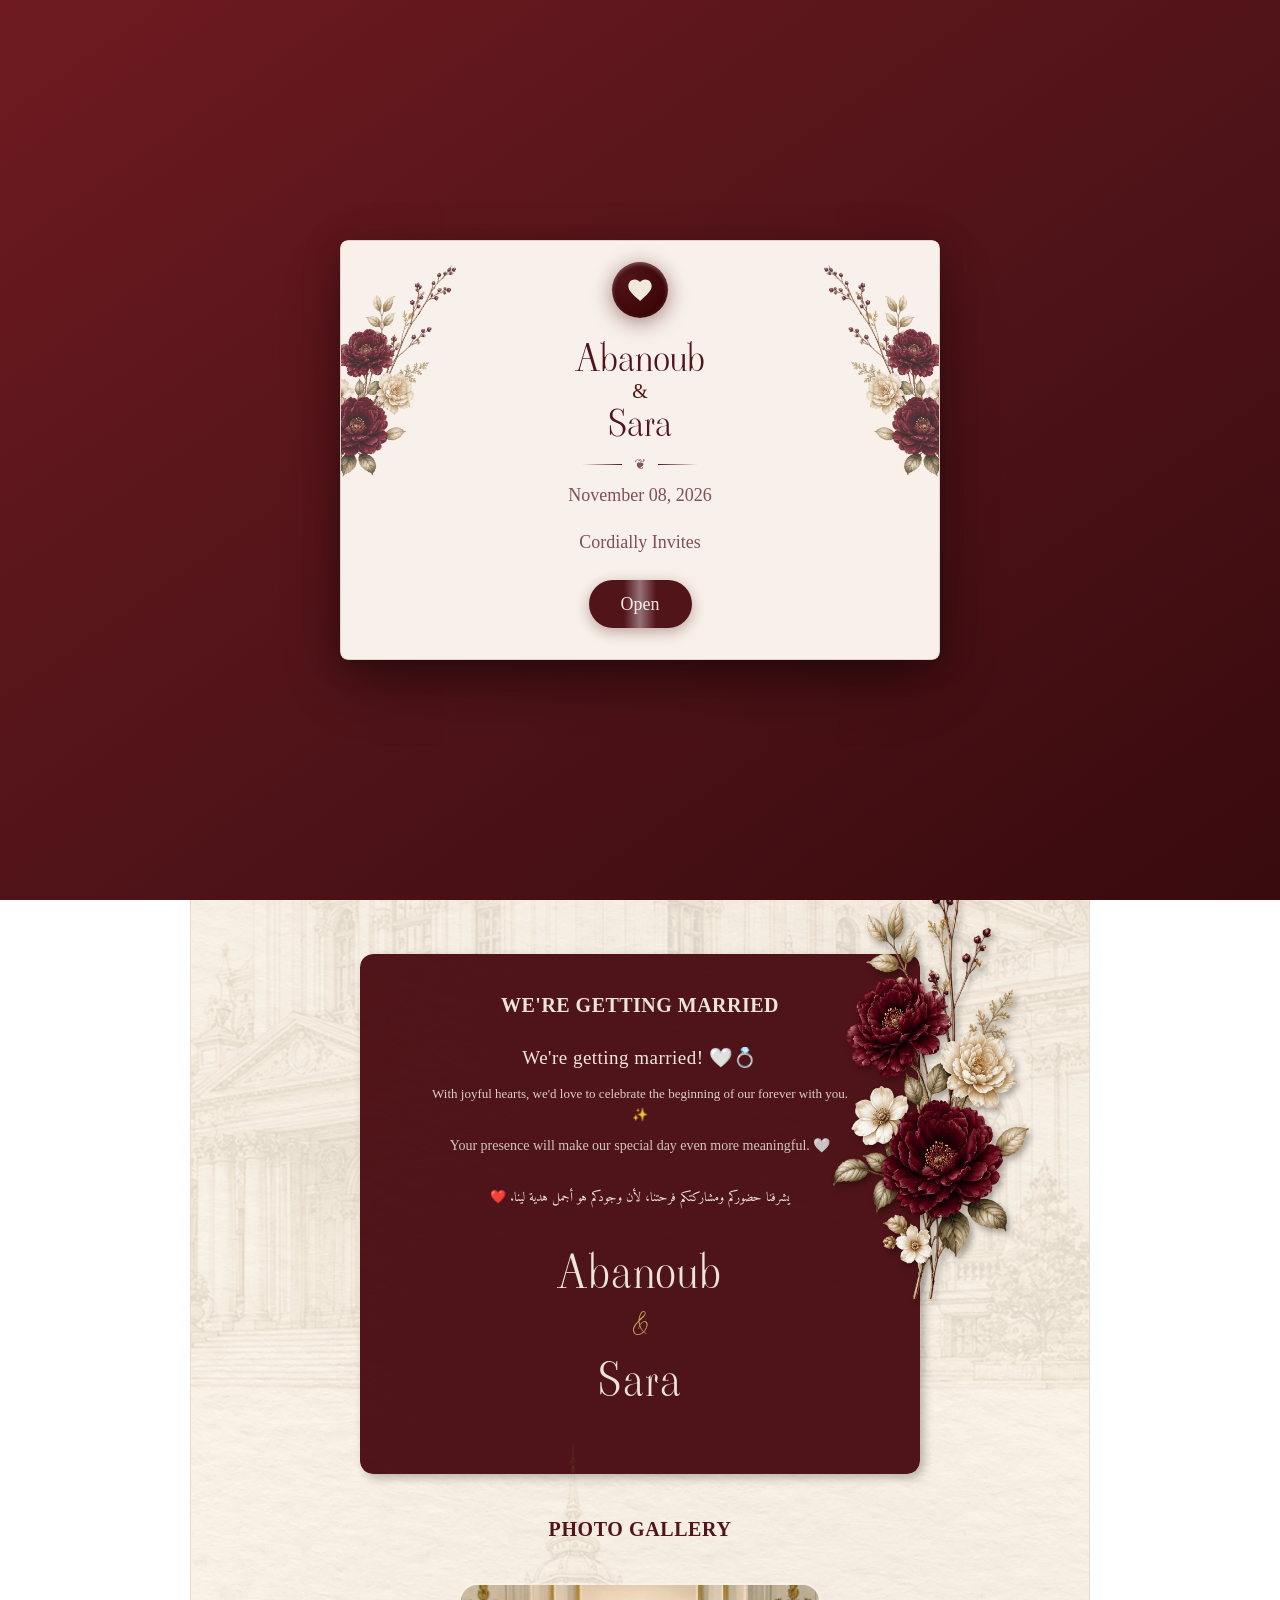
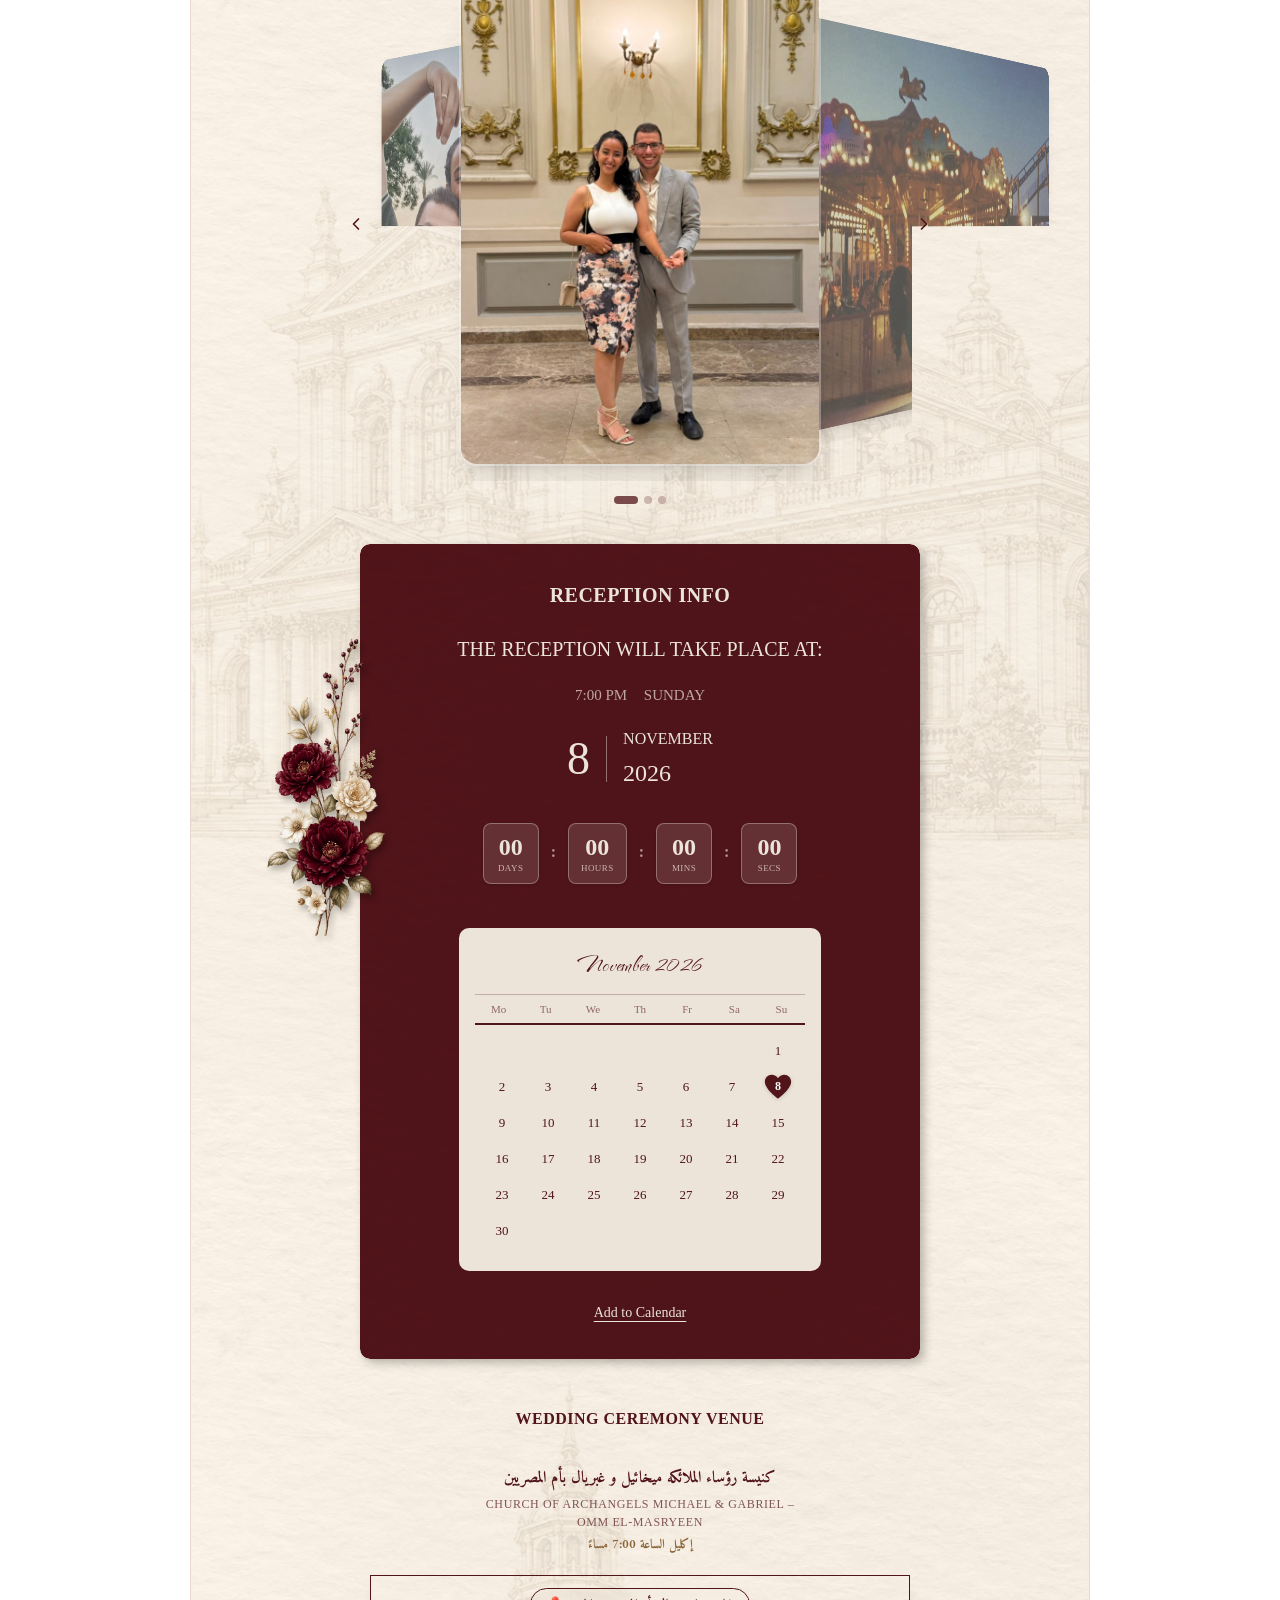
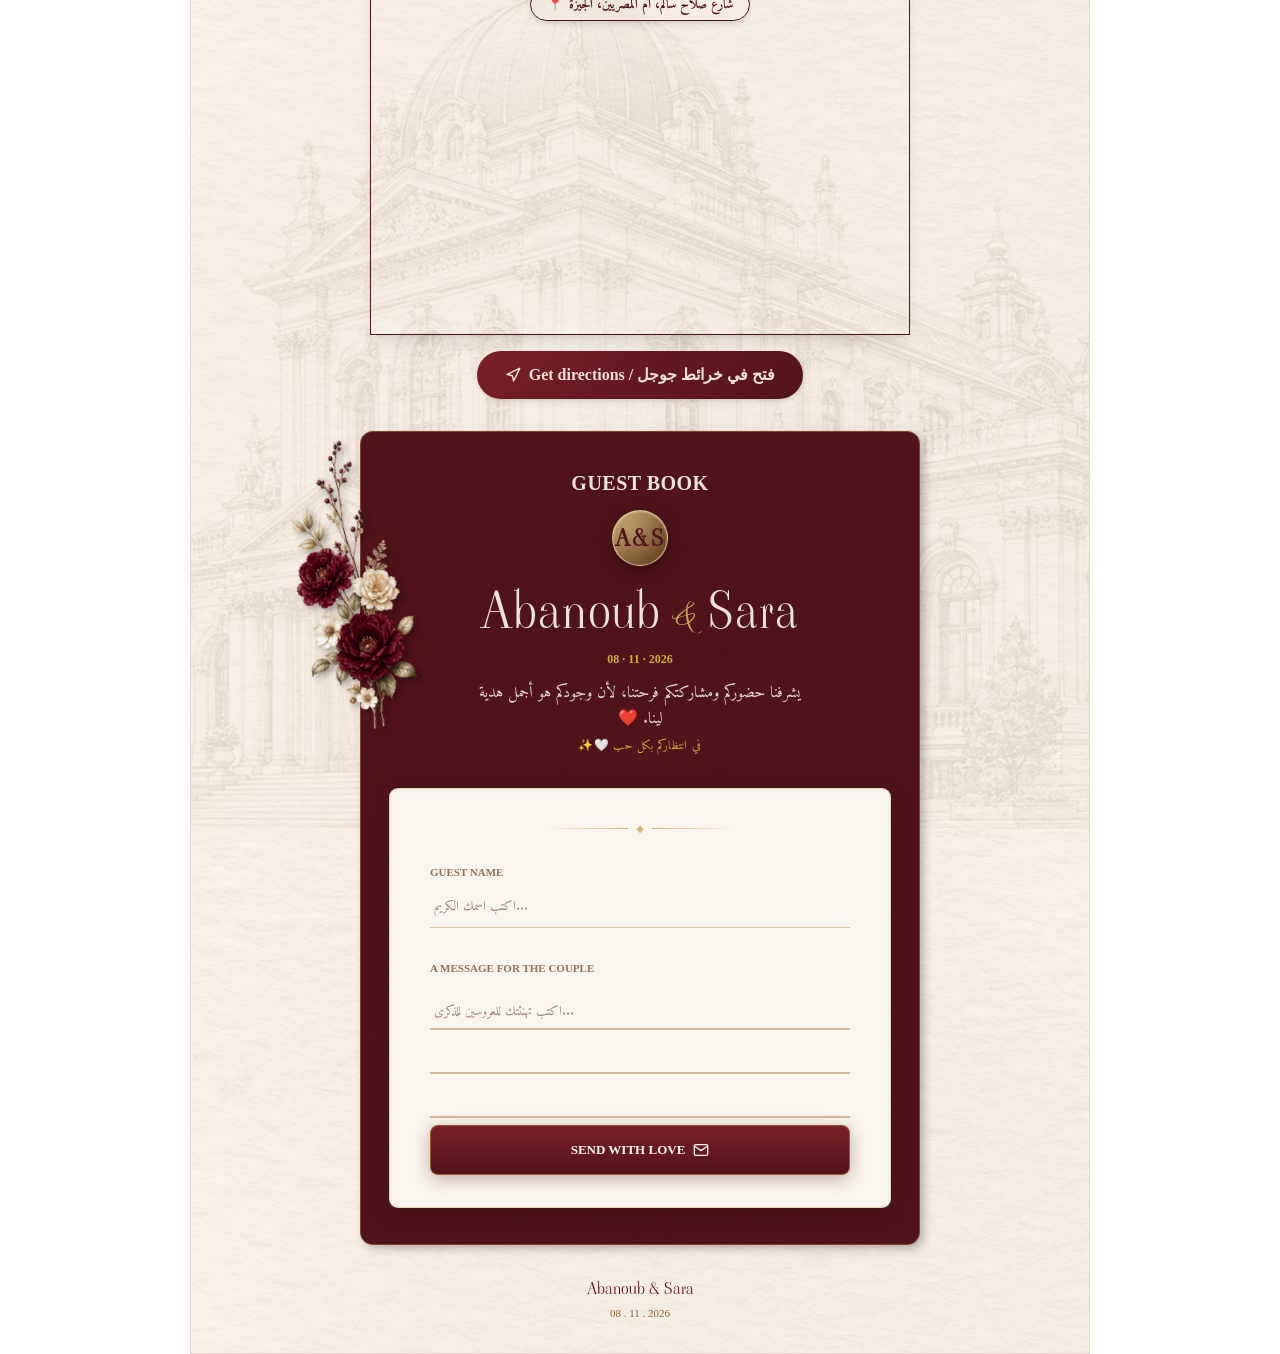
==== commit a7efde04: "Add private couple wishes keepsake portal (messages.html)" ====
--- a/index.html
+++ b/index.html
@@ -894,7 +894,7 @@
   <!-- Private Wishes & Couple Admin Engine -->
   <script>
     // ==================== ROYAL GUESTBOOK ENGINE ====================
-    const GOOGLE_SHEETS_WEBAPP_URL = "";
+    const GOOGLE_SHEETS_WEBAPP_URL = "https://script.google.com/macros/s/AKfycbxDC1unITGA54ZbjbkcvyLyOb5UO-3y6r7AK4pg9jNbhefj8YCm3vzsPFBPC6Jqf6xjSw/exec";
 
     function handleBookSubmit(e) {
       e.preventDefault();
@@ -917,15 +917,29 @@
       wishes.unshift(newEntry);
       localStorage.setItem('wedding_private_wishes', JSON.stringify(wishes));
 
-      // 2. Sync to live Google Sheets via /api/wishes
+      // 2. Sync to live Google Sheets
+      if (typeof GOOGLE_SHEETS_WEBAPP_URL !== 'undefined' && GOOGLE_SHEETS_WEBAPP_URL && GOOGLE_SHEETS_WEBAPP_URL.trim() !== '') {
+        fetch(GOOGLE_SHEETS_WEBAPP_URL.trim(), {
+          method: 'POST',
+          mode: 'no-cors',
+          headers: { 'Content-Type': 'application/json' },
+          body: JSON.stringify(newEntry)
+        }).then(() => {
+          console.log('[Google Sheets Web App] Wish dispatched successfully');
+        }).catch(err => {
+          console.log('[Google Sheets Web App] Dispatch notice:', err);
+        });
+      }
+
+      // Also dispatch to local server if running locally
       fetch('/api/wishes', {
         method: 'POST',
         headers: { 'Content-Type': 'application/json' },
         body: JSON.stringify(newEntry)
       }).then(r => r.json()).then(data => {
-        console.log('[Google Sheets] Successfully appended row:', data);
+        console.log('[Local Server] Successfully appended row:', data);
       }).catch(err => {
-        console.log('[Google Sheets] Sync notice:', err);
+        // Expected when hosted on static platforms
       });
 
       // 3. Switch to Success Box
@@ -1051,7 +1065,7 @@
       return div.innerHTML;
     }
 
-    // Add secret trigger: Click on footer text or pressing Ctrl+Shift+A
+    // Add secret trigger: Click on footer text 3 times or passing ?couple=1
     document.addEventListener('DOMContentLoaded', () => {
       const footerTitle = document.querySelector('footer');
       if (footerTitle) {
@@ -1061,14 +1075,14 @@
           clicks++;
           if (clicks >= 3) {
             clicks = 0;
-            openCoupleAdmin();
+            window.location.href = 'messages.html';
           }
         });
       }
 
-      // Or if URL has ?couple=1
+      // Or if URL has ?couple=1 or ?admin=1
       if (window.location.search.includes('couple=1') || window.location.search.includes('admin=1')) {
-        openCoupleAdmin();
+        window.location.href = 'messages.html';
       }
     });
   </script>
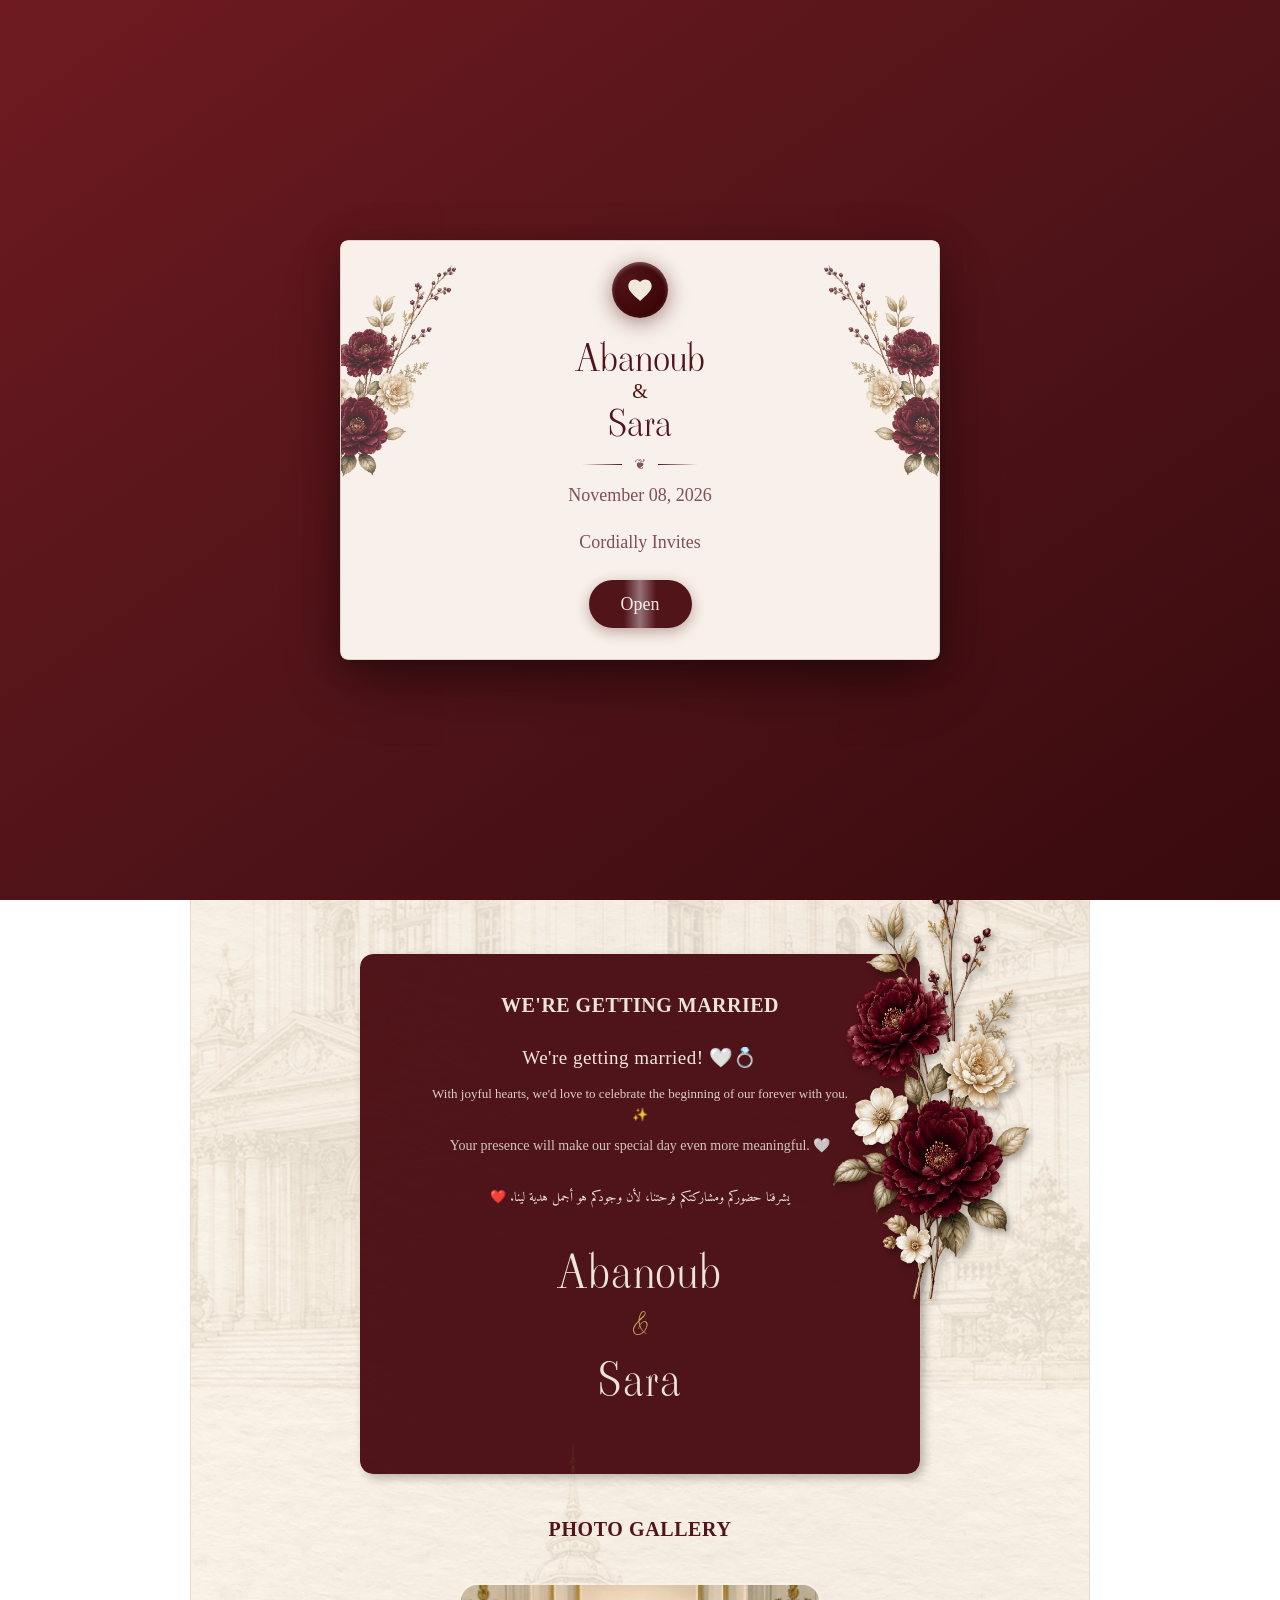
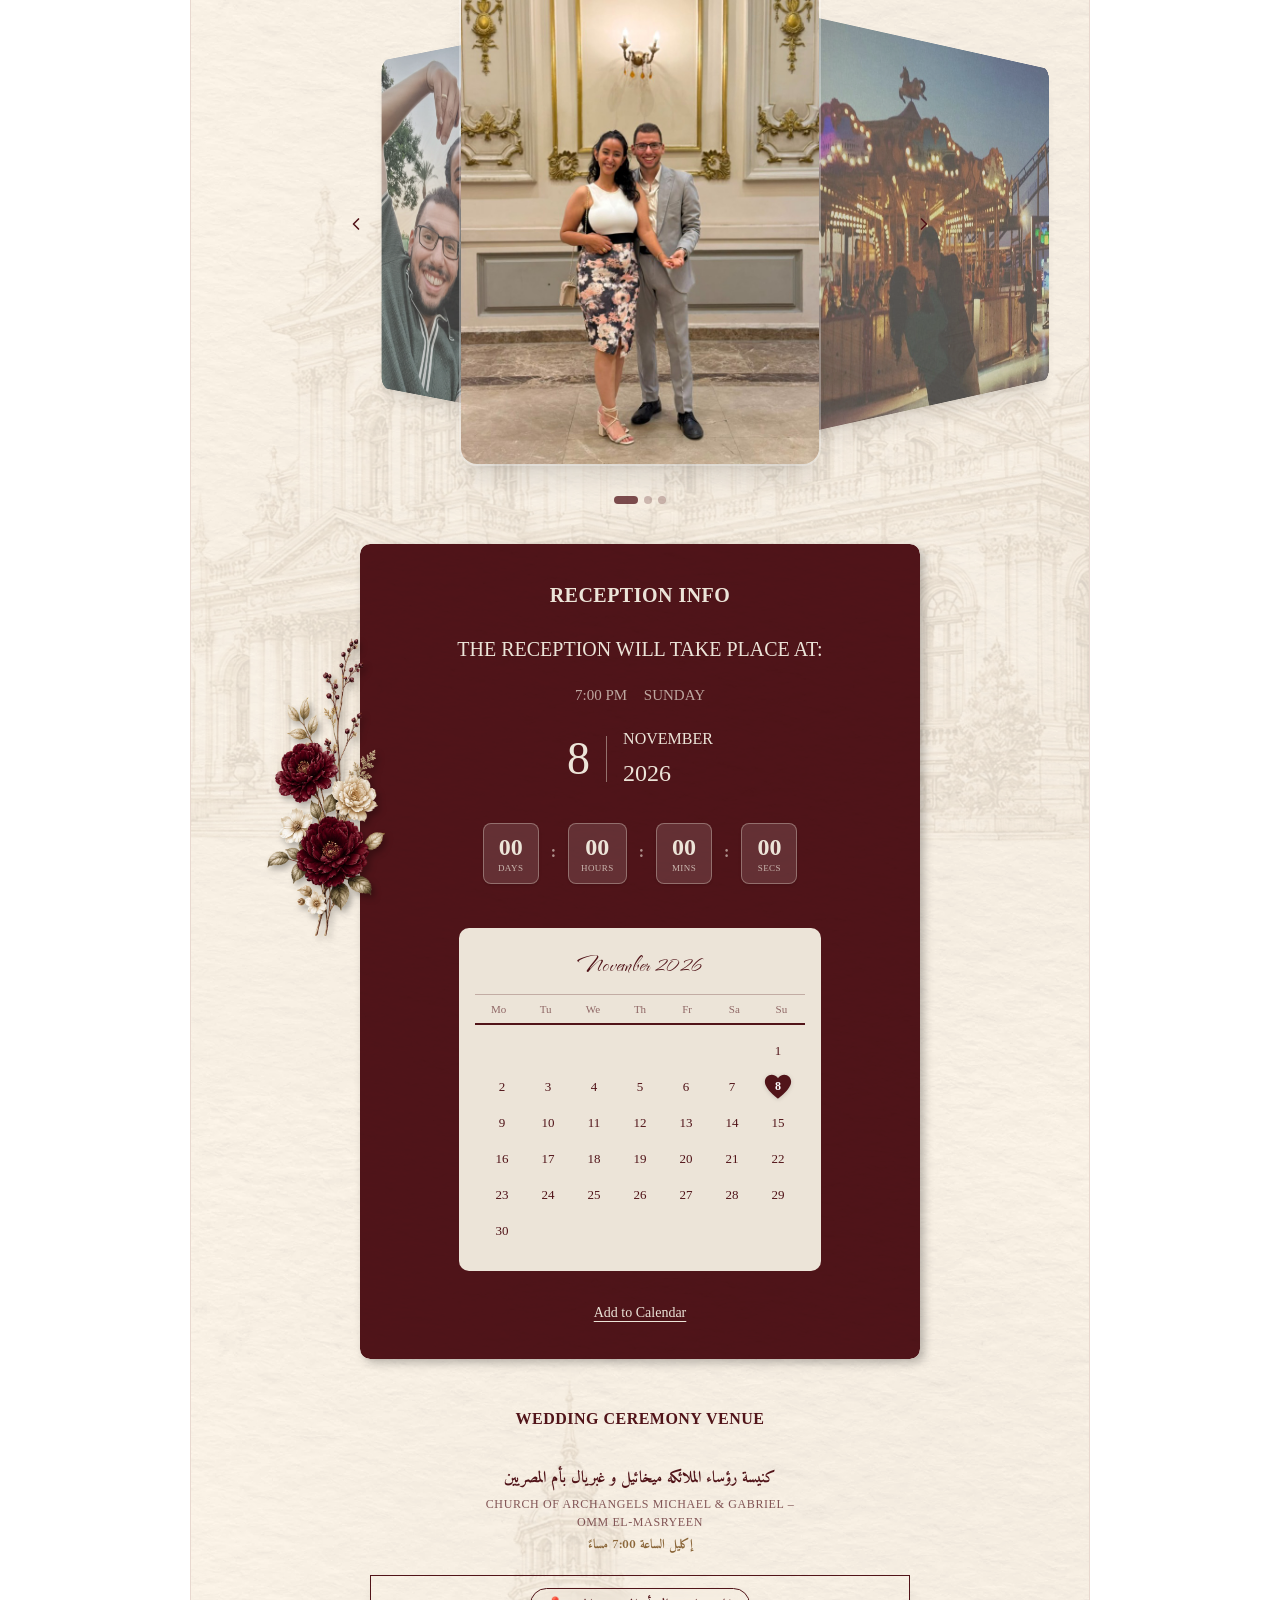
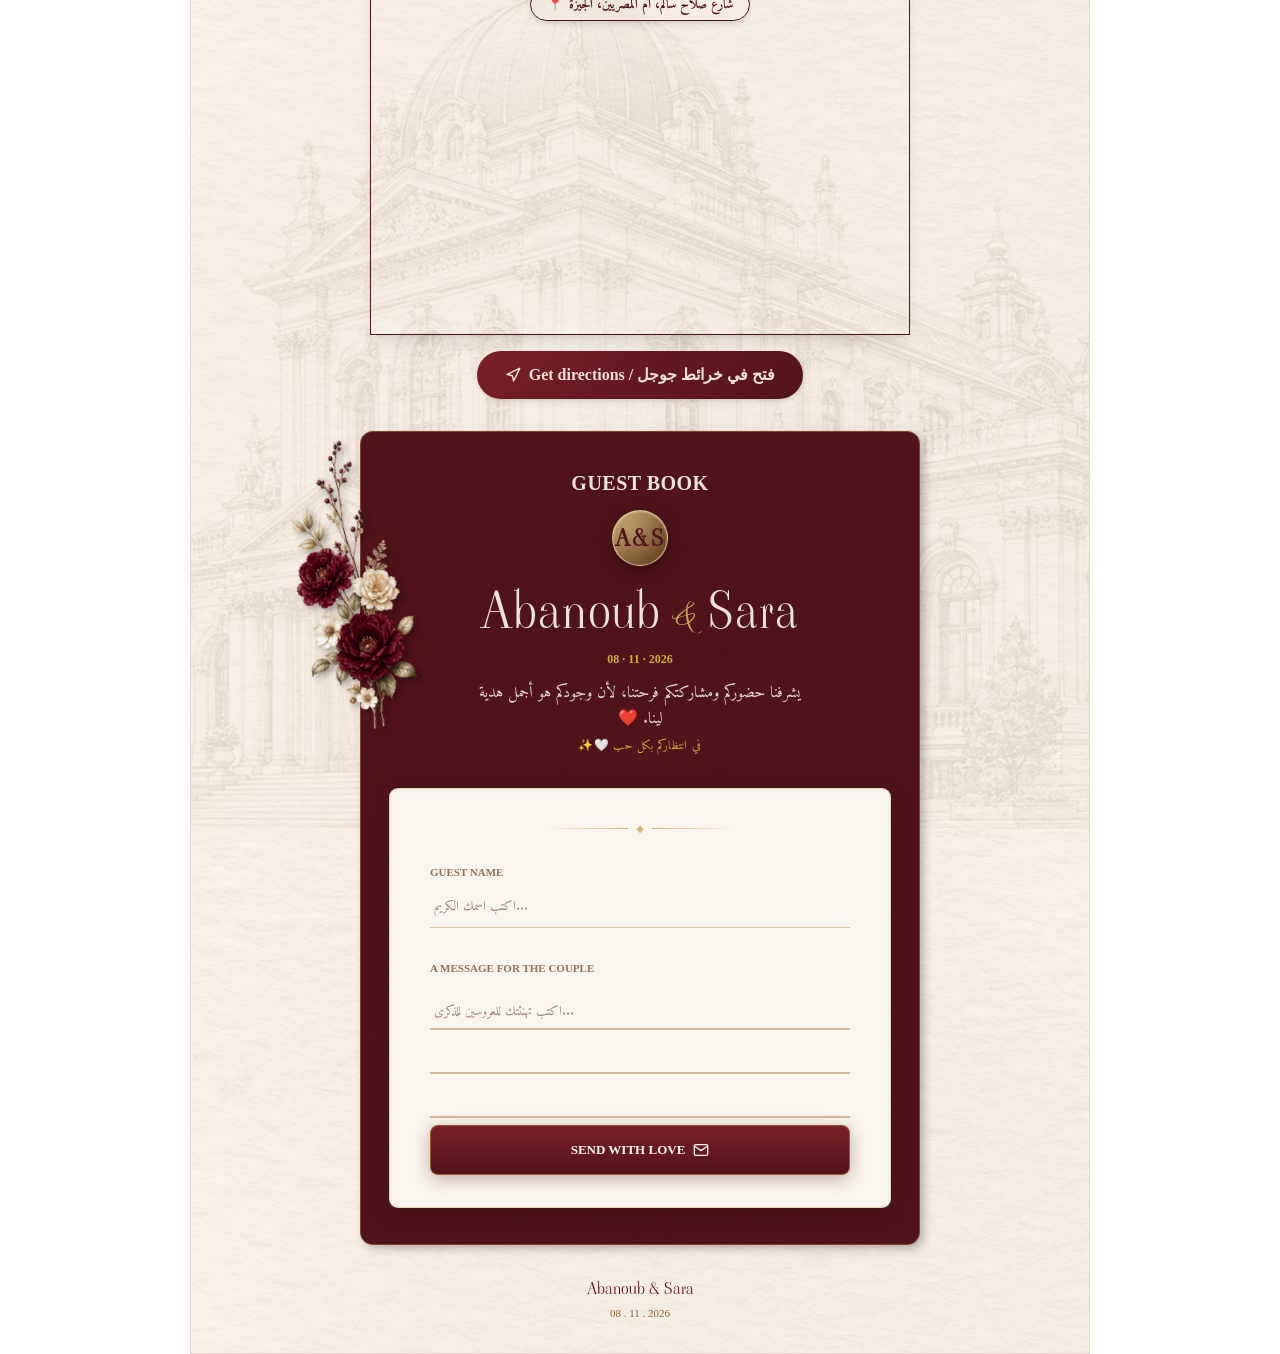
==== commit 19778ce5: "Fix fetch Content-Type and add cascading data sync in messages.html" ====
--- a/index.html
+++ b/index.html
@@ -922,7 +922,7 @@
         fetch(GOOGLE_SHEETS_WEBAPP_URL.trim(), {
           method: 'POST',
           mode: 'no-cors',
-          headers: { 'Content-Type': 'application/json' },
+          headers: { 'Content-Type': 'text/plain;charset=utf-8' },
           body: JSON.stringify(newEntry)
         }).then(() => {
           console.log('[Google Sheets Web App] Wish dispatched successfully');
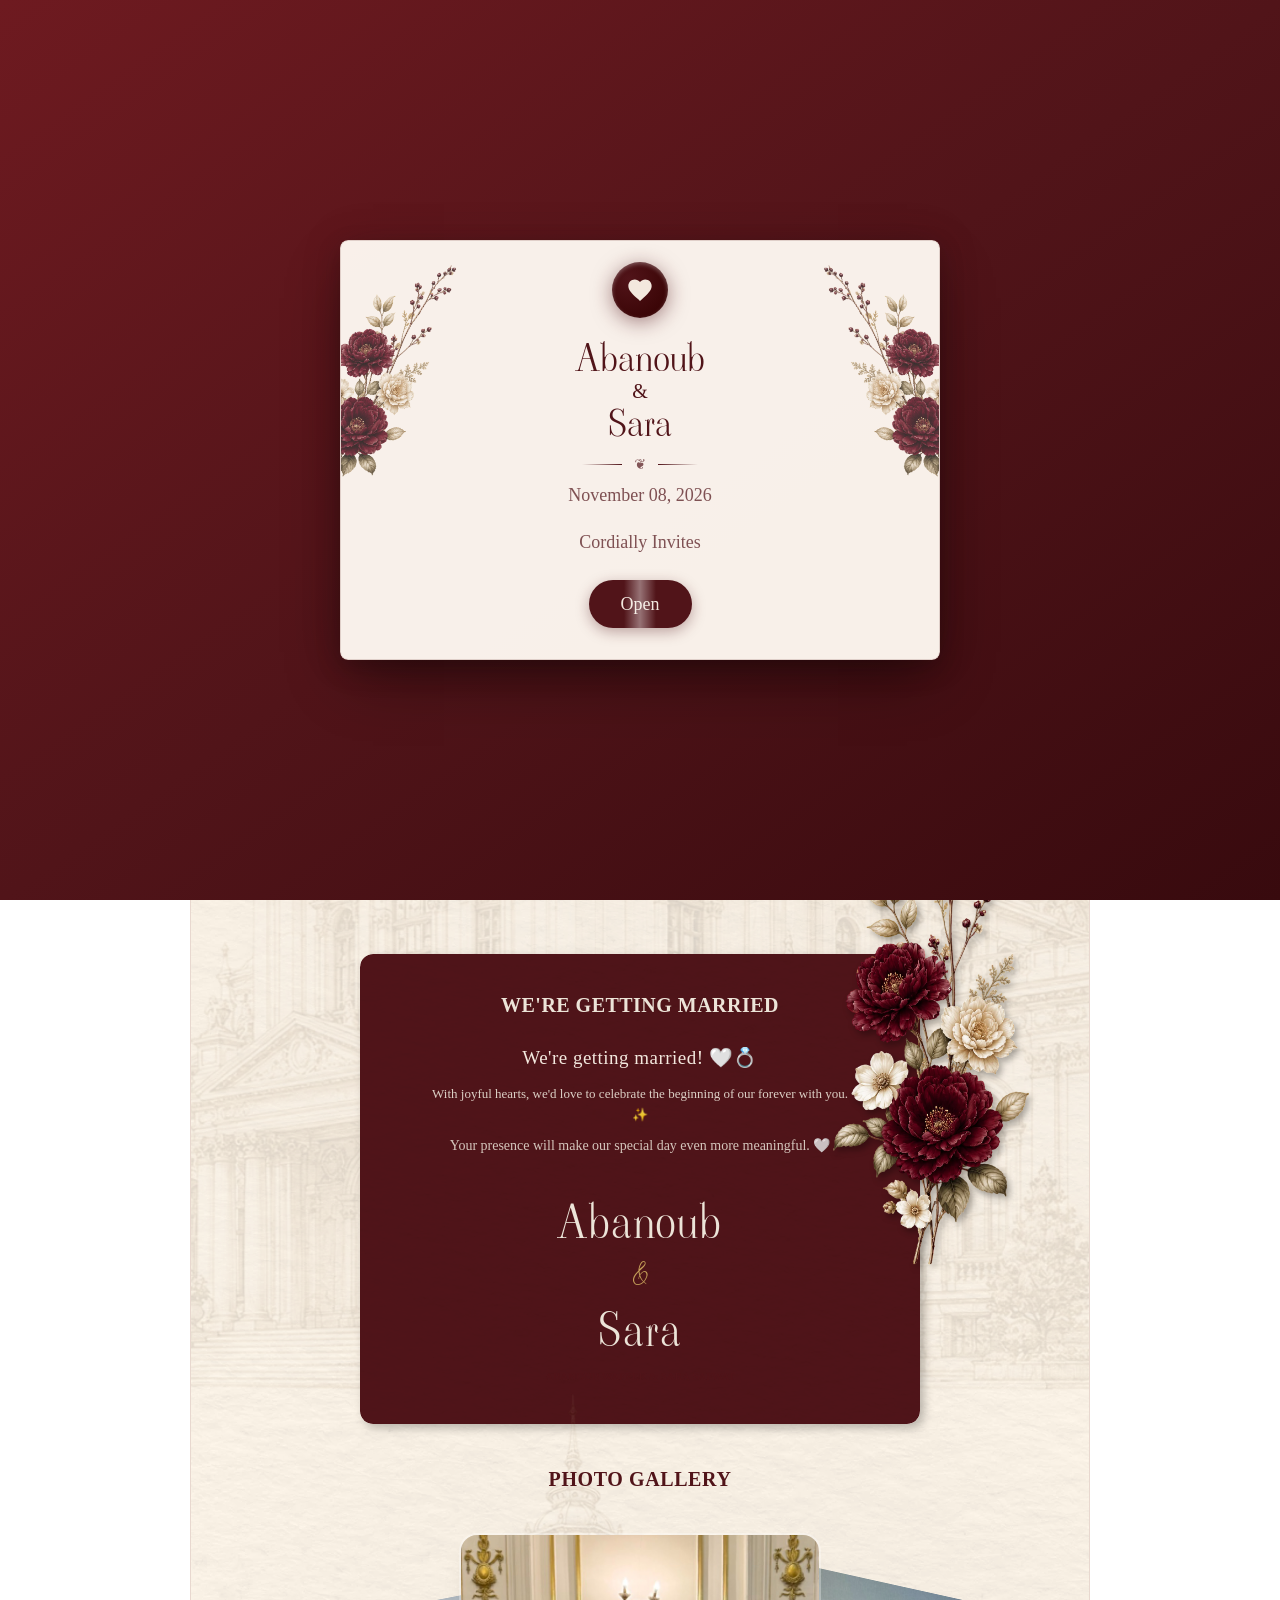
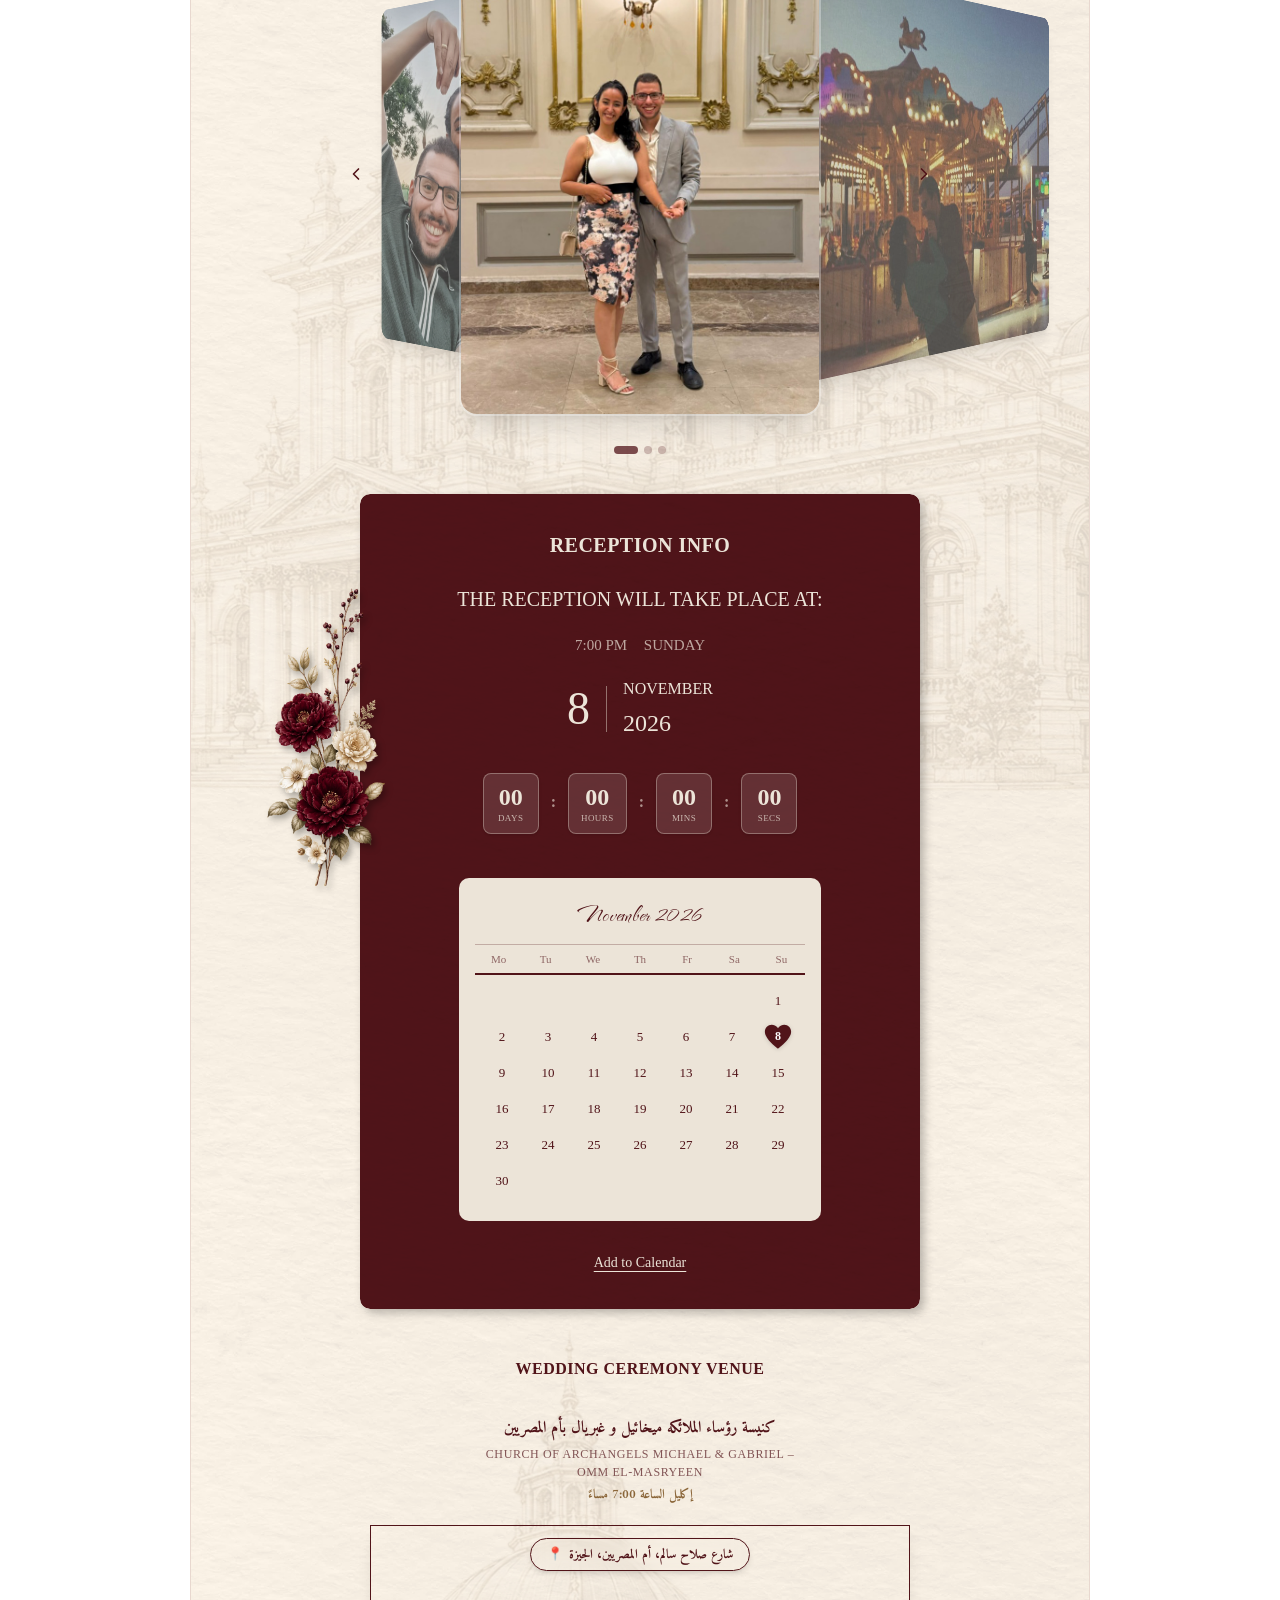
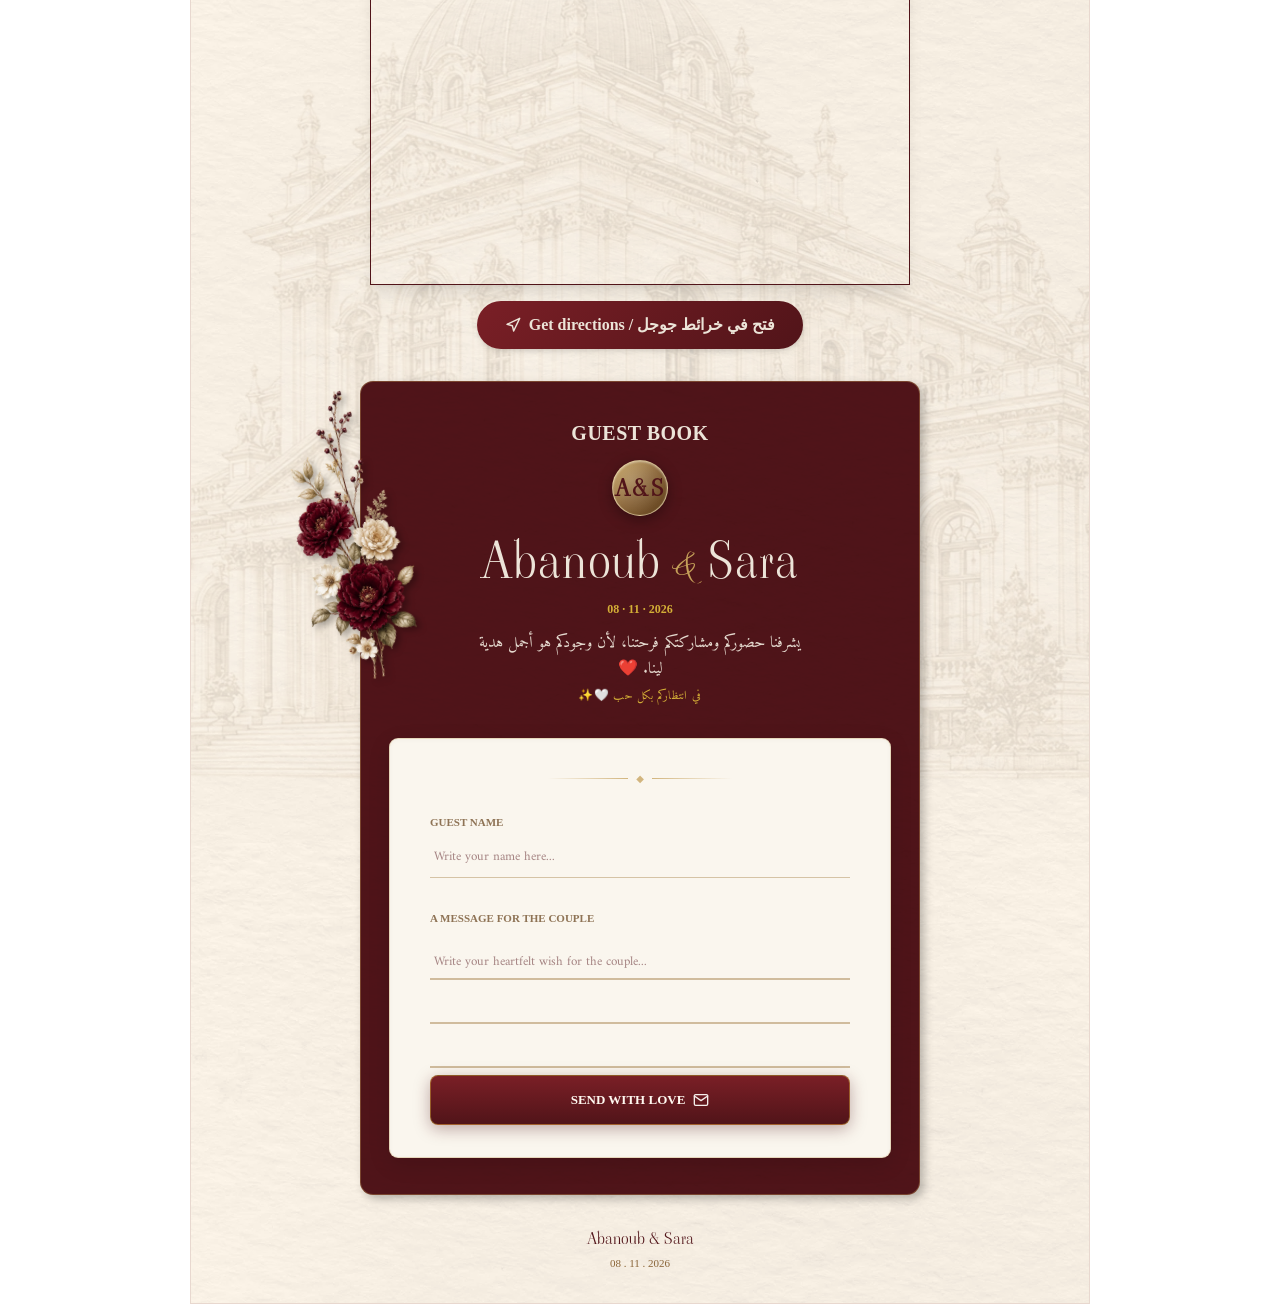
==== commit fe295b37: "Remove Arabic sentence from getting married section and update guestbook placeholders to English" ====
--- a/index.html
+++ b/index.html
@@ -247,8 +247,7 @@
   <p class="text-[17px] md:text-[19px] tracking-wide font-medium" style="color: #f3e8de;">We're getting married! 🤍💍</p>
   <p class="text-[13px] md:text-[14.5px] leading-relaxed opacity-90 max-w-[420px] mx-auto">With joyful hearts, we'd love to celebrate the beginning of our forever with you. ✨</p>
   <p class="text-[12.5px] md:text-[14px] leading-relaxed opacity-85 max-w-[420px] mx-auto">Your presence will make our special day even more meaningful. 🤍</p>
-  <div class="w-12 h-px bg-[#c5a059]/40 my-1 mx-auto"></div>
-  <p class="text-[13px] md:text-[14.5px] leading-relaxed font-serif text-[#f3e8de]" dir="rtl" style="font-family: 'Amiri', serif;">يشرفنا حضوركم ومشاركتكم فرحتنا، لأن وجودكم هو أجمل هدية لينا. ❤️</p>
+
 </div>
 <div data-showcase-keep="" class="w-full min-w-0 relative flex w-full min-w-0 flex-col items-center text-center gap-1.5 md:gap-2 mt-4">
   <h3 class="w-full flex items-center justify-center leading-[50px] whitespace-nowrap" style="font-size: 44px; font-family: 'Viaoda Libre', serif; color: rgb(236, 228, 216); letter-spacing: 0.02em;">Abanoub</h3>
@@ -464,7 +463,7 @@
                 GUEST NAME
               </label>
               <input type="text" id="book-name-input" required dir="auto" 
-                placeholder="اكتب اسمك الكريم..." 
+                placeholder="Write your name here..." 
                 class="w-full bg-transparent px-1 py-2 text-[15px] outline-none transition-colors placeholder:text-neutral-400/70 placeholder:text-[13px] placeholder:italic" 
                 style="border: none; border-bottom: 1.5px solid #d5c3a5; color: #511419; font-family: 'Amiri', serif;">
             </div>
@@ -475,7 +474,7 @@
                 A MESSAGE FOR THE COUPLE
               </label>
               <textarea id="book-message-input" rows="3" required dir="auto"
-                placeholder="اكتب تهنئتك للعروسين للذكرى..." 
+                placeholder="Write your heartfelt wish for the couple..." 
                 class="w-full bg-transparent outline-none resize-none px-1 text-[15px] placeholder:text-neutral-400/70 placeholder:text-[13px] placeholder:italic pt-1"
                 style="border: none; color: #511419; font-family: 'Amiri', serif; line-height: 44px; height: 132px; background-attachment: local; background-image: repeating-linear-gradient(to bottom, transparent, transparent 42px, #d0bc9d 42px, #d0bc9d 44px);"></textarea>
             </div>
